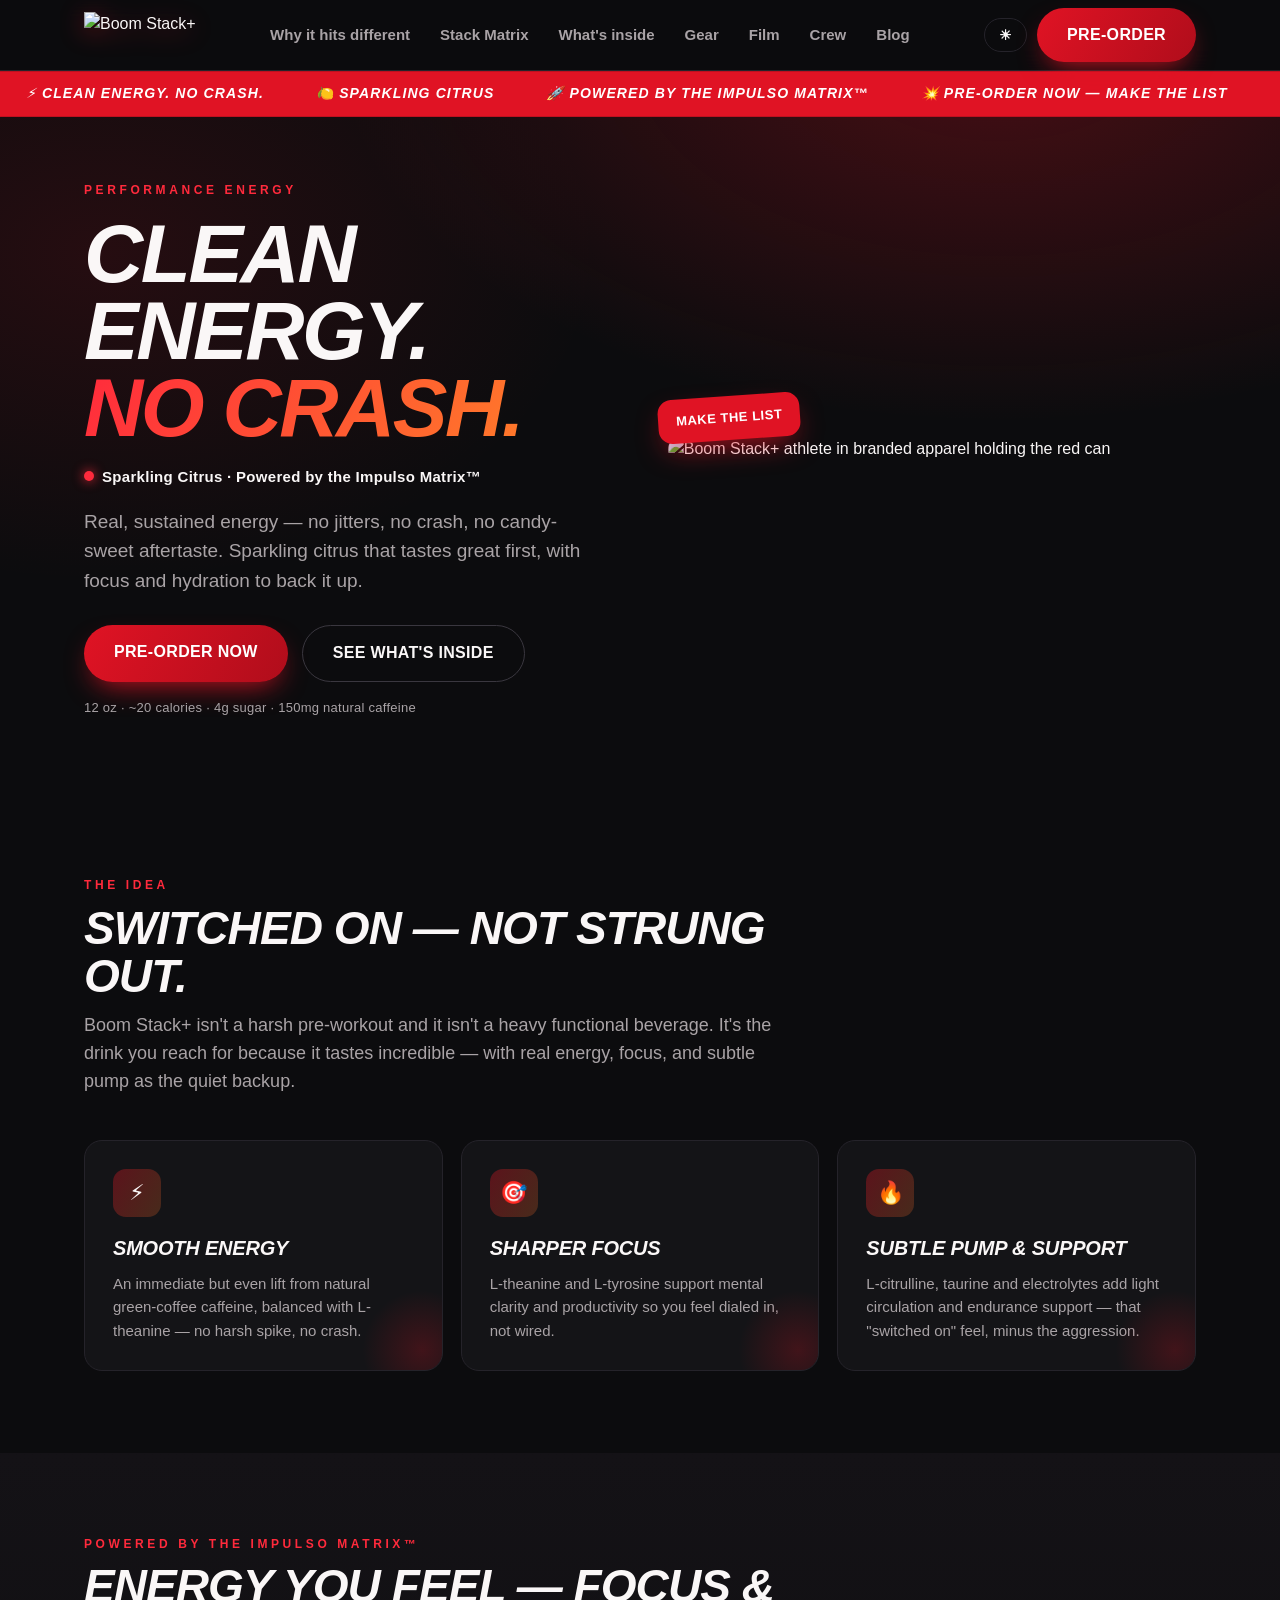
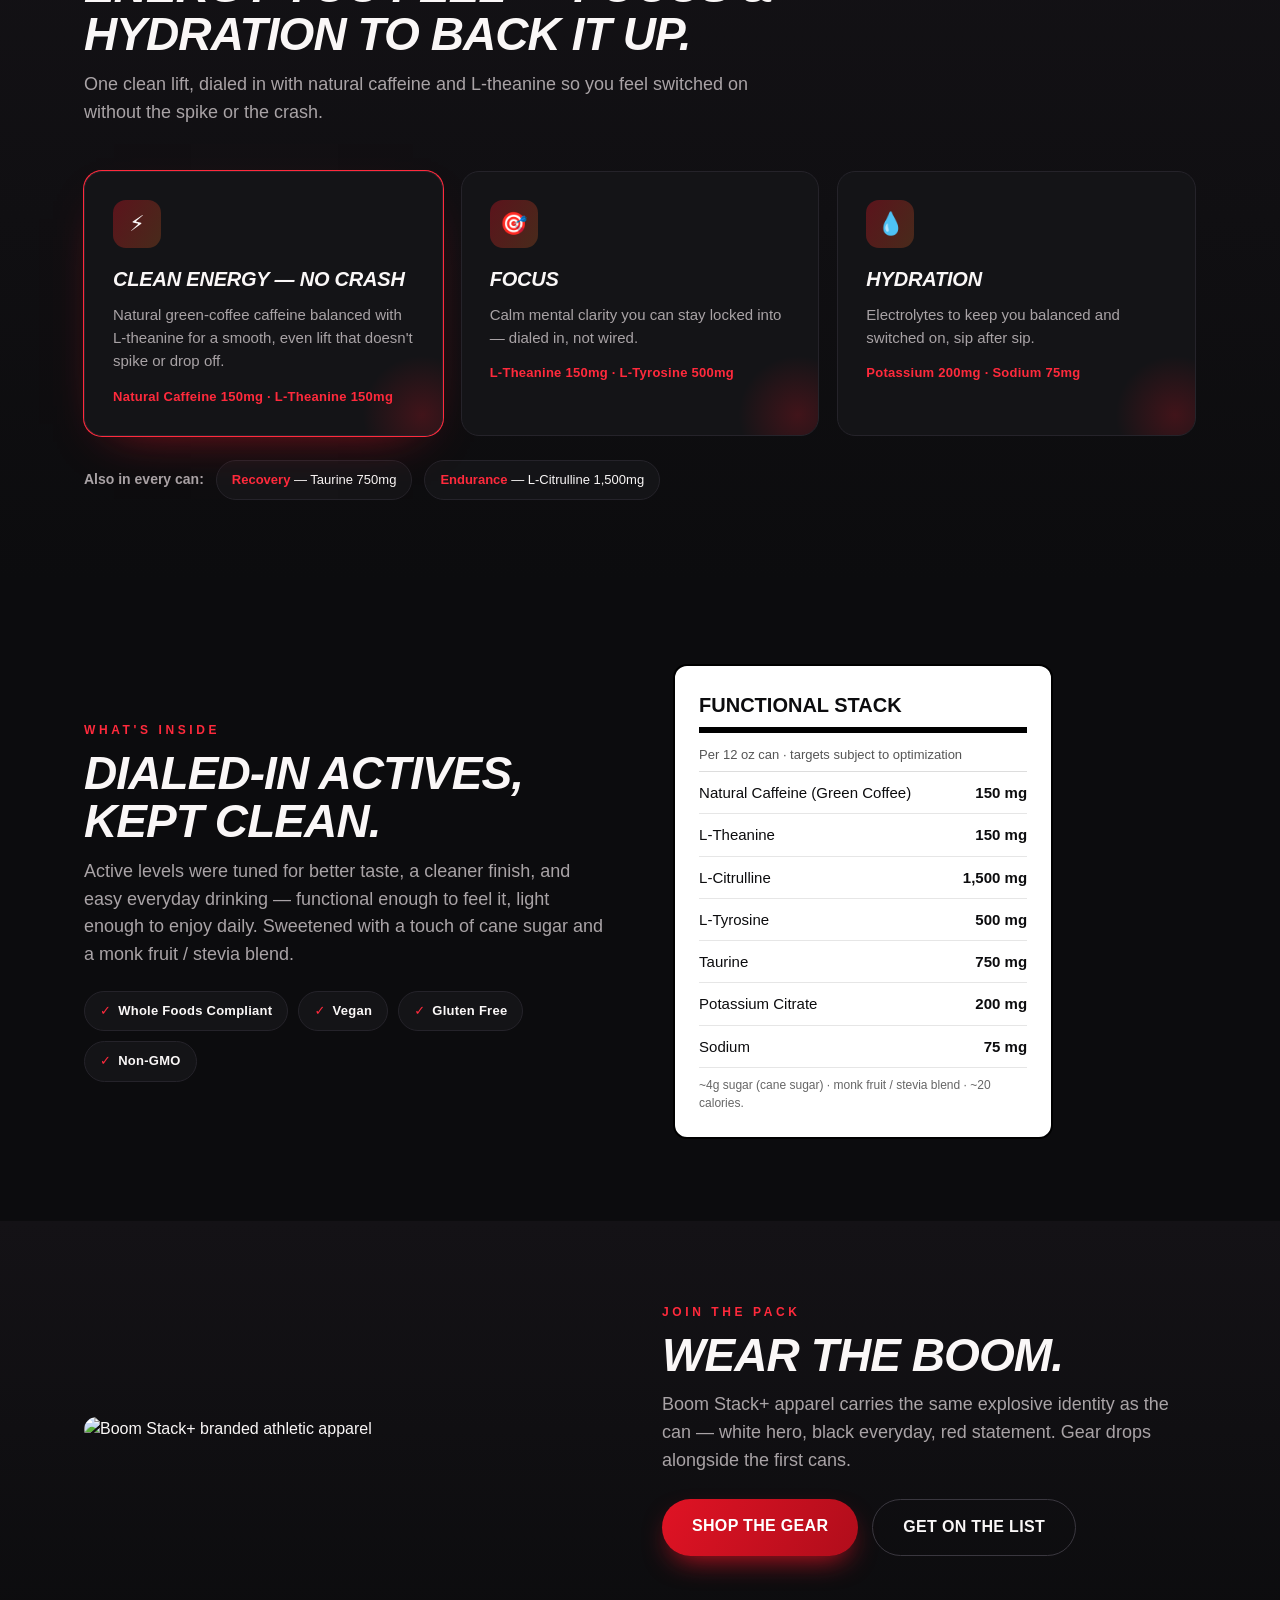
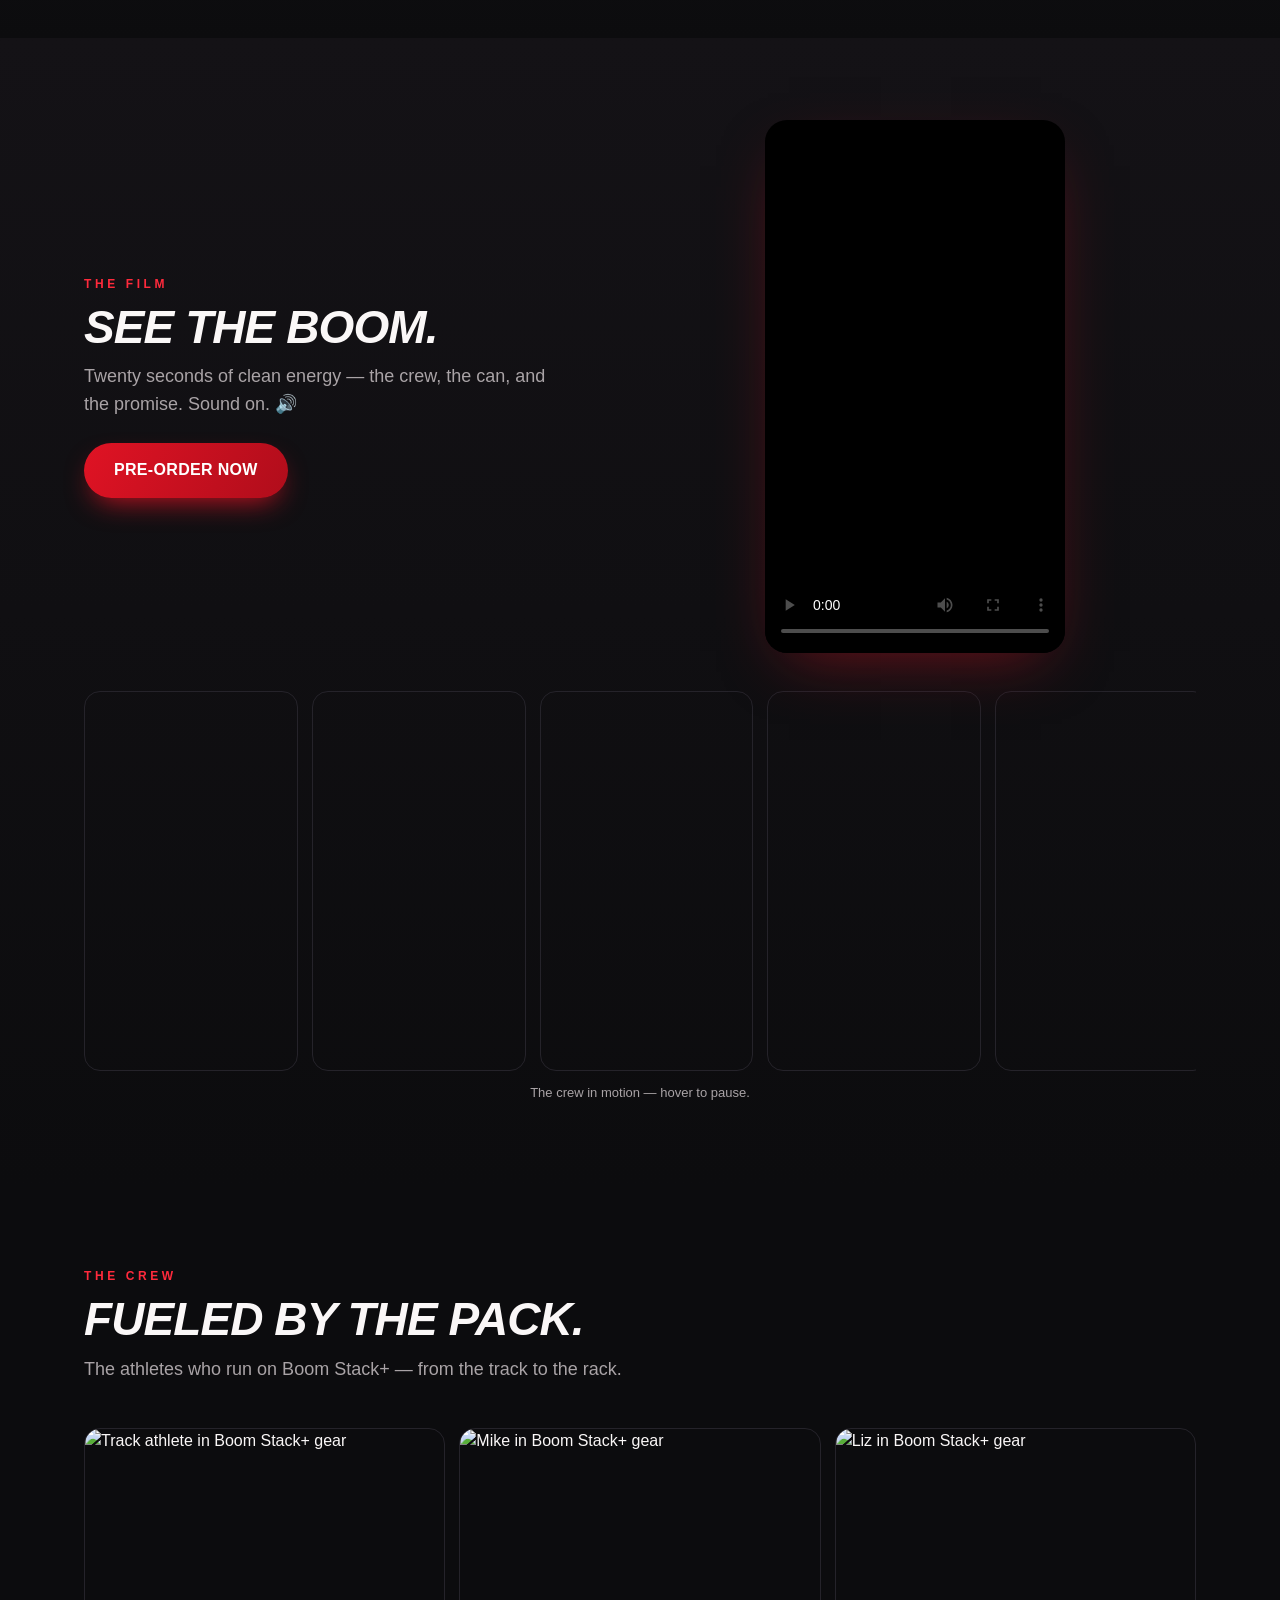
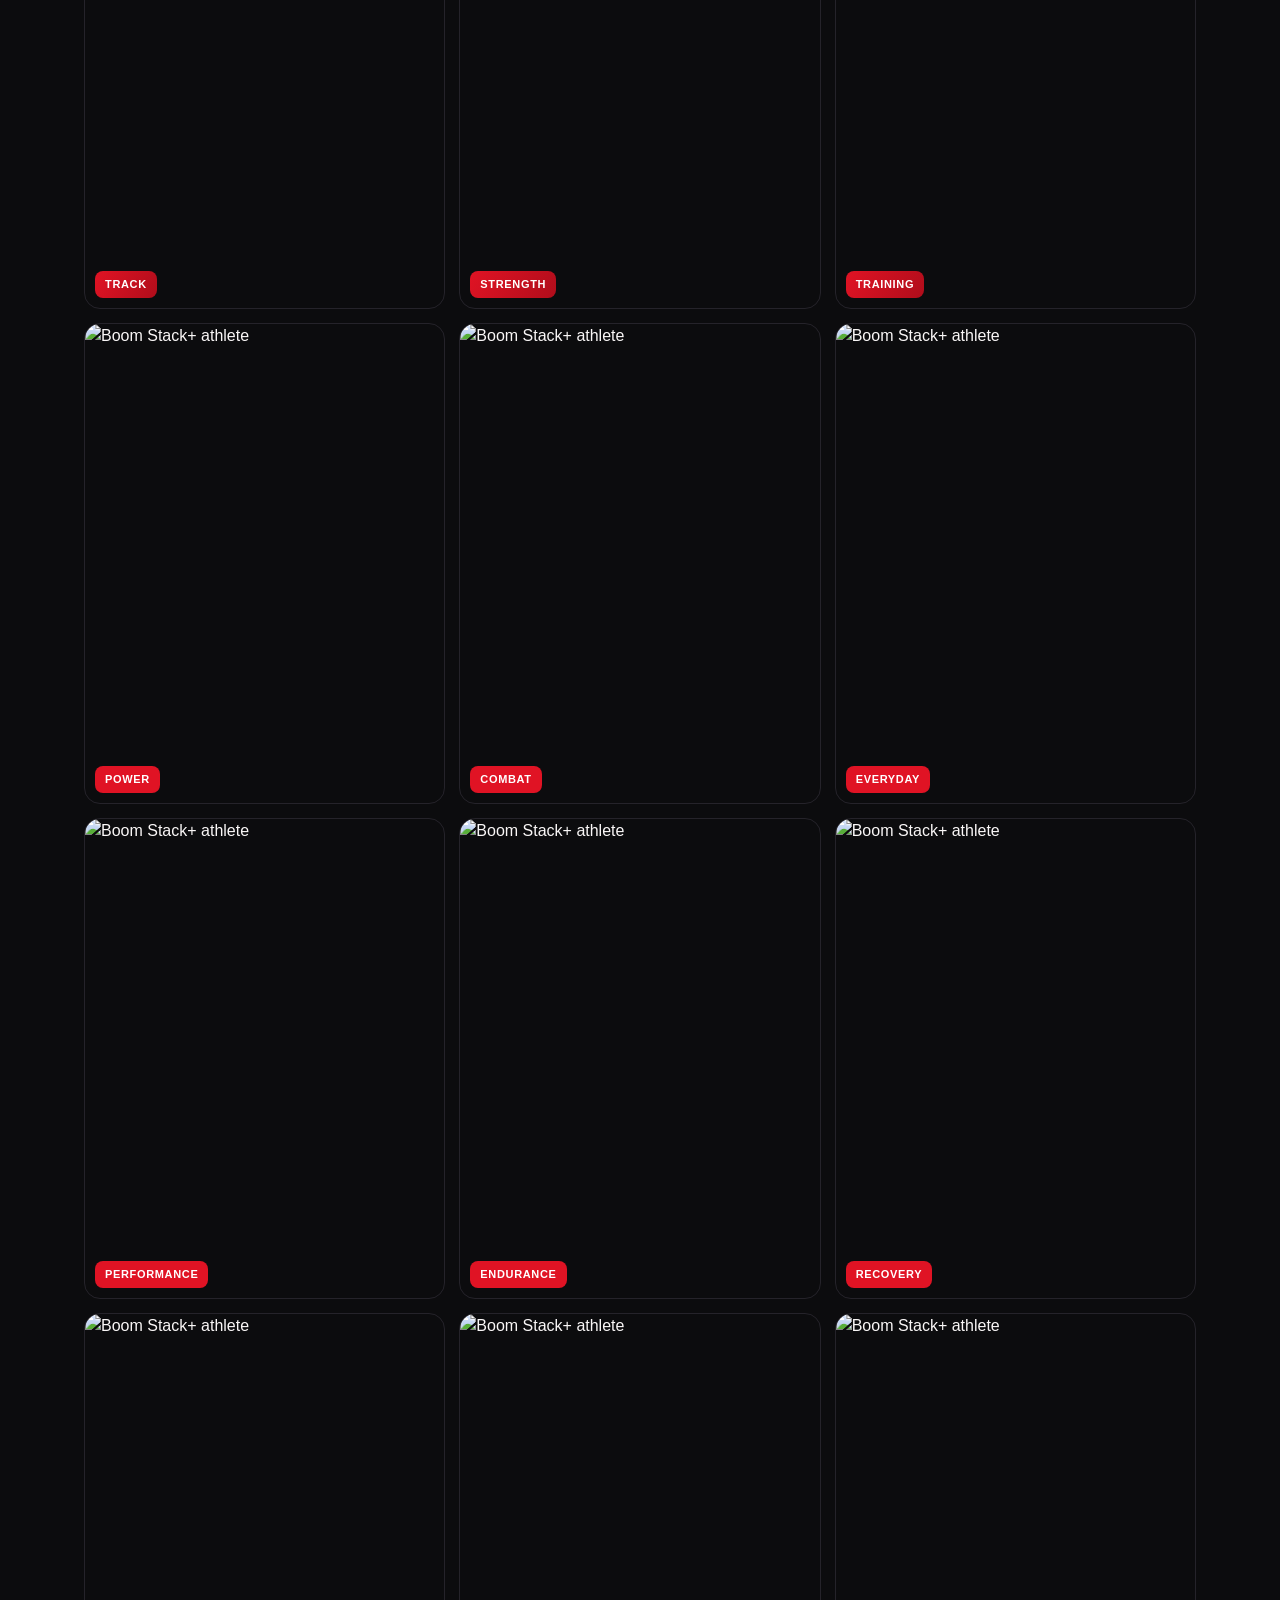
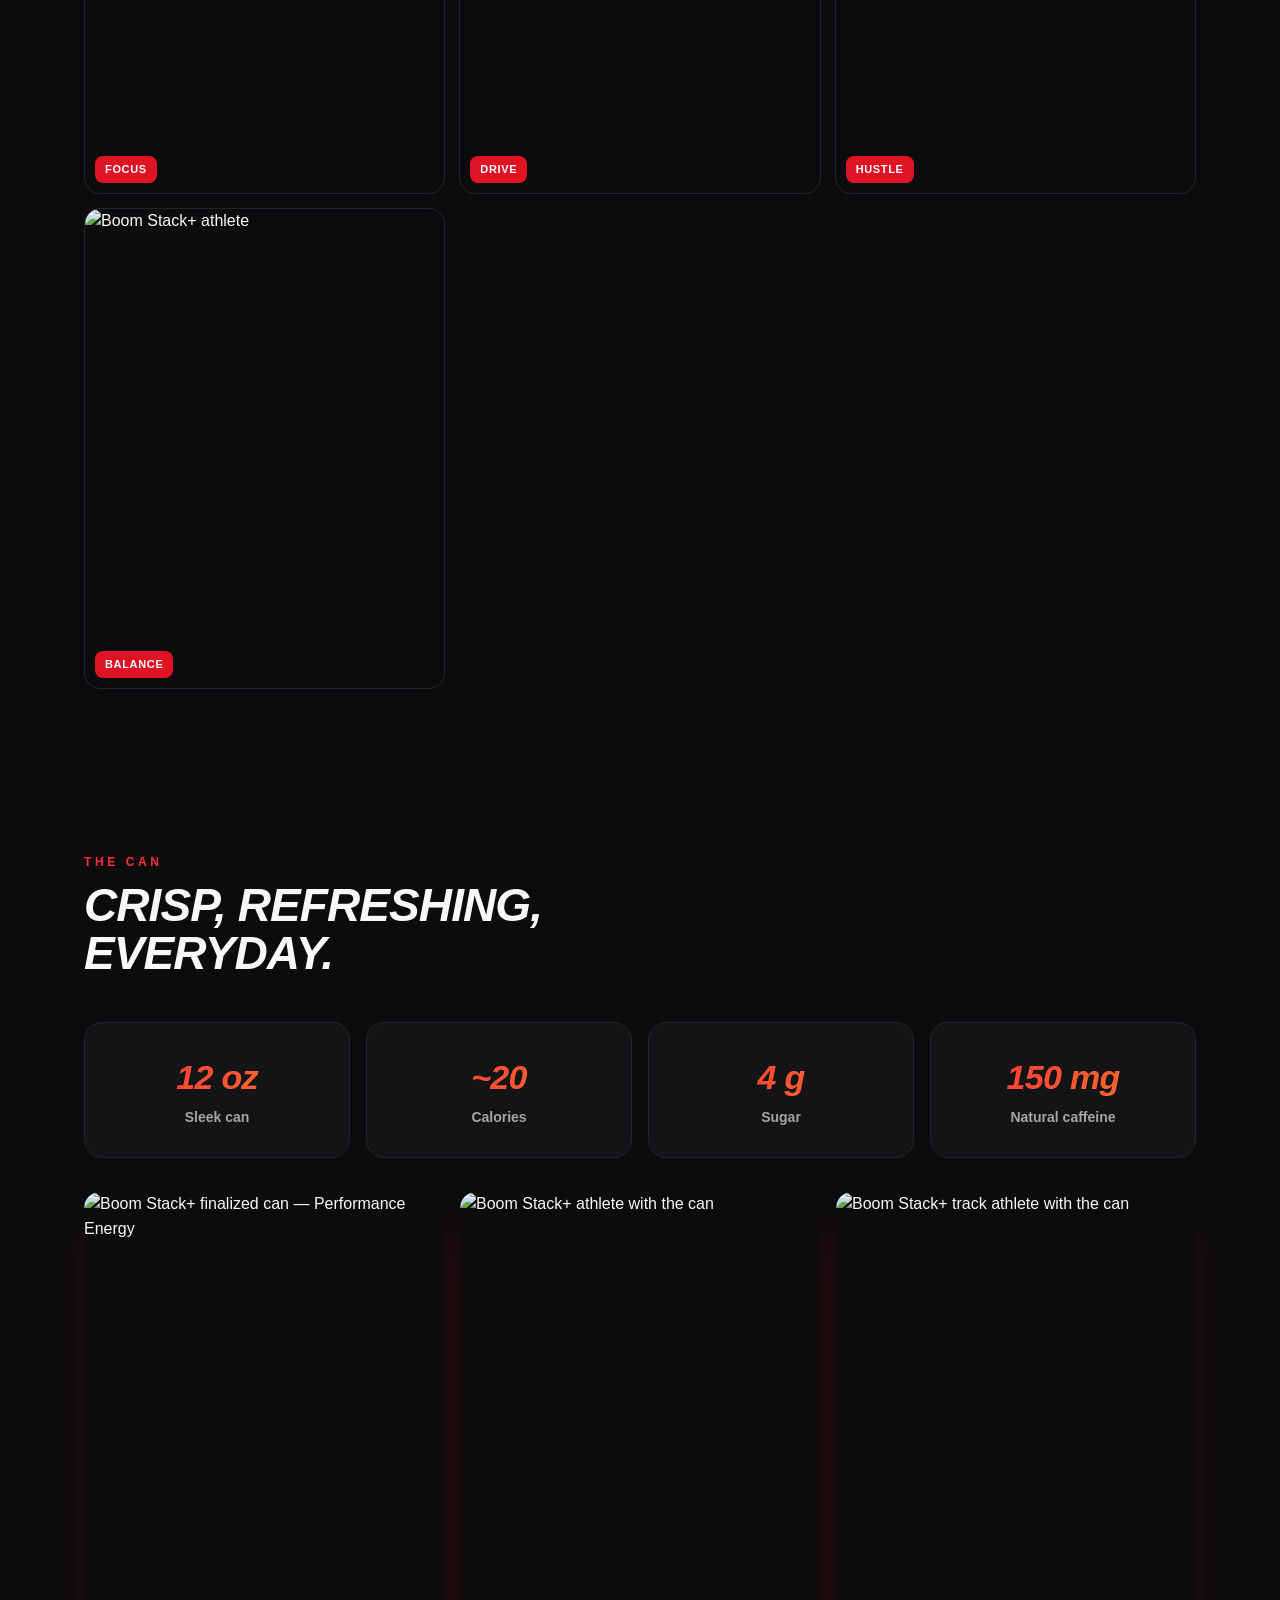
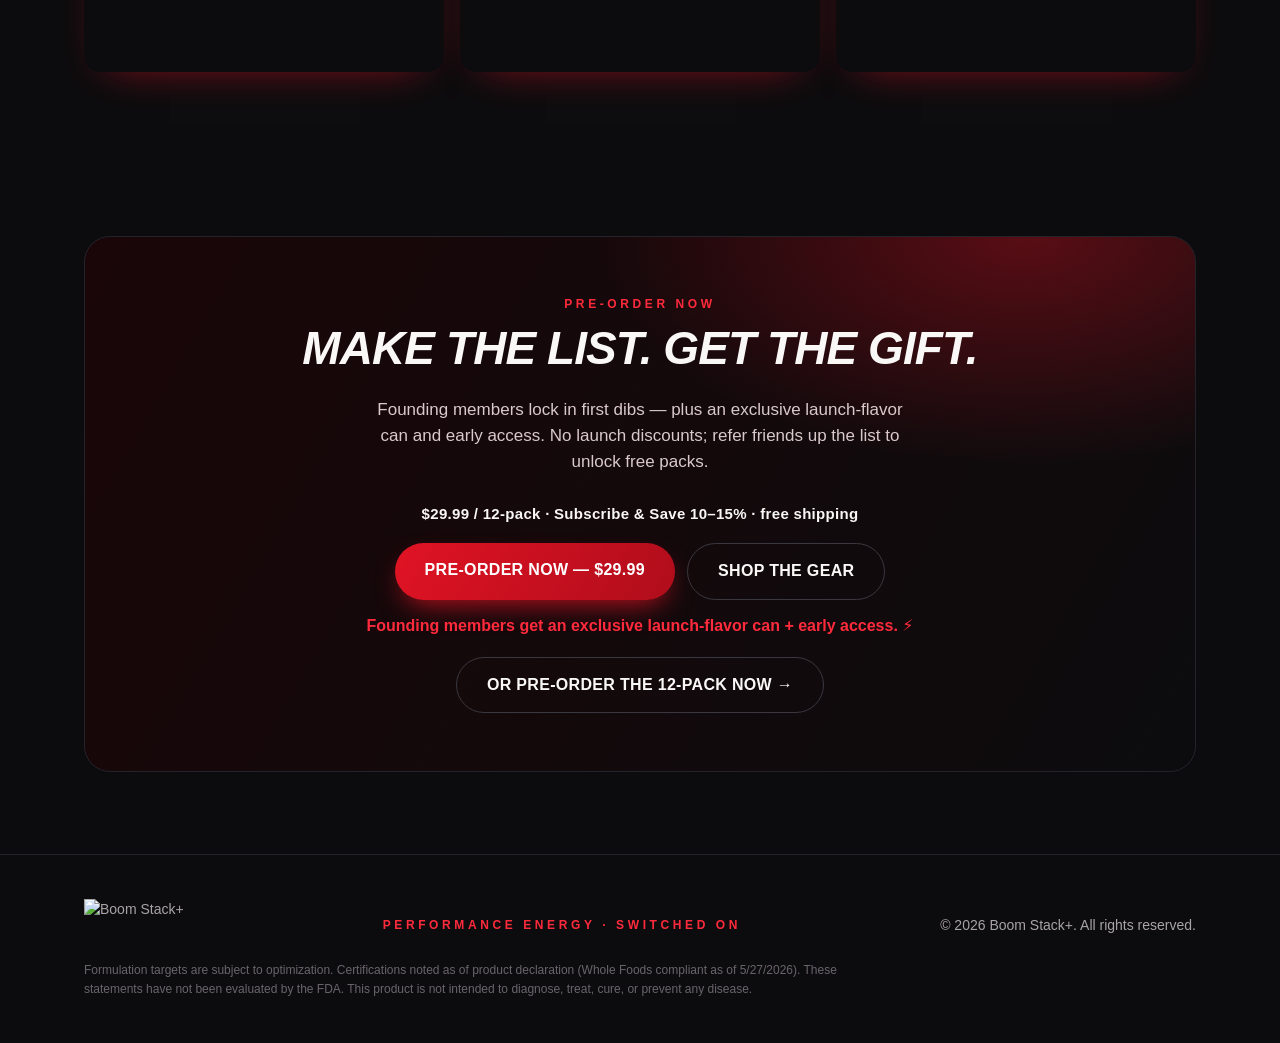
==== index.html @ 26fcc119 "Add files via upload" ====
<!DOCTYPE html>
<html lang="en">
<head>
<meta charset="UTF-8" />
<meta name="viewport" content="width=device-width, initial-scale=1.0" />
<title>Boom Stack+ — Clean Energy. No Crash.</title>
<meta name="description" content="Boom Stack+ is a premium sparkling citrus energy drink. Clean energy, focus, and hydration — powered by the Impulso Matrix™. Pre-order now." />
<meta property="og:title" content="Boom Stack+ — Clean Energy. No Crash." />
<meta property="og:description" content="Sparkling citrus performance energy powered by the Impulso Matrix™. Pre-order now — make the list." />
<meta property="og:type" content="website" />
<meta property="og:image" content="https://d2ol7oe51mr4n9.cloudfront.net/user_3CbvHWLUIA0BHaMXW2XrgjMcXCp/d0ecd0e5-8af9-4e2e-b53f-8b86d7bc16ae.jpg" />
<meta name="twitter:card" content="summary_large_image" />
<link rel="canonical" href="https://www.boomstackplus.com/" />
<meta property="og:url" content="https://www.boomstackplus.com/" />
<meta property="og:site_name" content="Boom Stack+" />
<script type="application/ld+json">
{"@context":"https://schema.org","@graph":[
{"@type":"Organization","@id":"https://www.boomstackplus.com/#org","name":"Boom Stack+","url":"https://www.boomstackplus.com/","logo":"https://d2ol7oe51mr4n9.cloudfront.net/user_3CbvHWLUIA0BHaMXW2XrgjMcXCp/445b4368-1798-4281-9c63-a23670338cd1.png","slogan":"Clean energy. No crash."},
{"@type":"WebSite","@id":"https://www.boomstackplus.com/#site","url":"https://www.boomstackplus.com/","name":"Boom Stack+","publisher":{"@id":"https://www.boomstackplus.com/#org"}},
{"@type":"Product","@id":"https://www.boomstackplus.com/#product","name":"Boom Stack+ Performance Energy — 12-Pack","description":"Premium sparkling citrus performance energy drink. Clean energy without the crash — natural green-coffee caffeine 150mg balanced with L-theanine 150mg, plus L-citrulline, L-tyrosine, taurine and electrolytes. ~20 calories, 4g sugar. Vegan, gluten free, non-GMO.","image":"https://d2ol7oe51mr4n9.cloudfront.net/user_3CbvHWLUIA0BHaMXW2XrgjMcXCp/d0ecd0e5-8af9-4e2e-b53f-8b86d7bc16ae.jpg","brand":{"@id":"https://www.boomstackplus.com/#org"},"offers":{"@type":"Offer","price":"29.99","priceCurrency":"USD","availability":"https://schema.org/PreOrder","url":"https://yqae7a-et.myshopify.com/cart/49490381439191:1"}}
]}
</script>
<link rel="icon" type="image/png" href="https://d2ol7oe51mr4n9.cloudfront.net/user_3CbvHWLUIA0BHaMXW2XrgjMcXCp/445b4368-1798-4281-9c63-a23670338cd1.png" />
<style>
  :root{
    --red:#e01324;
    --red-deep:#b00d1b;
    --red-glow:#ff2a3c;
    --ink:#0c0c0e;
    --ink-2:#141417;
    --paper:#faf7f7;
    --muted:#a9a3a6;
    --muted-dark:#6a646a;
    --line:#25232a;
    --radius:18px;
    --shadow:0 22px 60px -24px rgba(224,19,36,.5);
  }
  *{box-sizing:border-box;margin:0;padding:0}
  html{scroll-behavior:smooth}
  body{
    font-family:"Helvetica Neue",Arial,system-ui,sans-serif;
    color:var(--paper);background:var(--ink);line-height:1.55;
    -webkit-font-smoothing:antialiased;
  }
  a{color:inherit;text-decoration:none}
  img{max-width:100%;display:block}
  .wrap{max-width:1160px;margin:0 auto;padding:0 24px}
  .btn{
    display:inline-block;font-weight:800;letter-spacing:.02em;
    padding:15px 30px;border-radius:999px;border:0;cursor:pointer;
    background:linear-gradient(120deg,var(--red),var(--red-deep));
    color:#fff;box-shadow:0 12px 28px -10px rgba(224,19,36,.9);
    transition:transform .15s ease, box-shadow .15s ease;font-size:16px;
    text-transform:uppercase;
  }
  .btn:hover{transform:translateY(-2px);box-shadow:0 18px 34px -12px rgba(255,42,60,1)}
  .btn.ghost{background:transparent;border:1.5px solid #3a373f;color:var(--paper);box-shadow:none}
  .btn.ghost:hover{border-color:var(--red-glow);color:var(--paper)}
  .eyebrow{
    text-transform:uppercase;letter-spacing:.3em;font-size:12px;font-weight:800;
    color:var(--red-glow);
  }

  /* NAV */
  header{position:sticky;top:0;z-index:50;background:rgba(12,12,14,.82);backdrop-filter:blur(12px);border-bottom:1px solid var(--line)}
  nav{display:flex;align-items:center;justify-content:space-between;height:70px}
  .logo{font-weight:900;font-style:italic;letter-spacing:-.02em;font-size:23px;color:#fff}
  .logo b{color:var(--red-glow)}
  .logo span{color:var(--red-glow)}
  .logo-img{height:46px;width:auto;display:block;filter:drop-shadow(0 4px 12px rgba(224,19,36,.45))}
  .foot-logo{height:52px;width:auto;display:block}
  .nav-links{display:flex;gap:30px;font-weight:600;font-size:15px;color:var(--muted)}
  .nav-links a:hover{color:var(--paper)}
  @media(max-width:820px){.nav-links{display:none}}

  /* HERO */
  .hero{position:relative;overflow:hidden;background:
     radial-gradient(1100px 620px at 78% -10%, rgba(224,19,36,.28), transparent 60%),
     radial-gradient(900px 600px at 8% 20%, rgba(224,19,36,.12), transparent 55%);}
  .hero-grid{display:grid;grid-template-columns:1.02fr .98fr;gap:34px;align-items:center;padding:64px 0 76px}
  @media(max-width:900px){.hero-grid{grid-template-columns:1fr;text-align:center;padding:44px 0 56px}}
  .hero h1{font-size:clamp(42px,7.4vw,82px);line-height:.94;letter-spacing:-.03em;font-weight:900;margin:16px 0 10px;text-transform:uppercase;font-style:italic}
  .hero h1 em{font-style:italic;background:linear-gradient(120deg,var(--red-glow),#ff7a2a);-webkit-background-clip:text;background-clip:text;color:transparent}
  .flavor-tag{display:inline-flex;align-items:center;gap:8px;font-weight:800;color:var(--paper);margin-top:8px;font-size:15px;letter-spacing:.02em}
  .flavor-tag::before{content:"";width:10px;height:10px;border-radius:50%;background:var(--red-glow);box-shadow:0 0 12px var(--red-glow)}
  .lead{font-size:19px;color:var(--muted);max-width:520px;margin:18px auto 0}
  @media(min-width:901px){.lead{margin-left:0}}
  .cta-row{display:flex;gap:14px;margin-top:30px;flex-wrap:wrap}
  @media(max-width:900px){.cta-row{justify-content:center}}
  .micro{font-size:13px;color:var(--muted);margin-top:16px;letter-spacing:.02em}
  .hero-img{position:relative}
  .hero-img img{width:100%;border-radius:22px;box-shadow:var(--shadow);object-fit:cover;max-height:640px}
  .hero-badge{position:absolute;left:-10px;bottom:22px;background:var(--red);color:#fff;font-weight:900;
    text-transform:uppercase;letter-spacing:.04em;font-size:13px;padding:12px 18px;border-radius:14px;
    box-shadow:0 12px 30px -10px rgba(224,19,36,.9);transform:rotate(-4deg)}
  @media(max-width:900px){.hero-badge{left:12px}}

  /* SECTIONS */
  section{padding:82px 0}
  .section-head{max-width:700px;margin-bottom:44px}
  .section-head h2{font-size:clamp(28px,4.6vw,46px);letter-spacing:-.02em;line-height:1.04;font-weight:900;margin:10px 0 12px;text-transform:uppercase;font-style:italic}
  .section-head p{color:var(--muted);font-size:18px}
  .alt-bg{background:linear-gradient(180deg,#141216,#0c0c0e)}

  .cards{display:grid;grid-template-columns:repeat(3,1fr);gap:18px}
  @media(max-width:860px){.cards{grid-template-columns:1fr}}
  .cards.five{grid-template-columns:repeat(5,1fr)}
  @media(max-width:900px){.cards.five{grid-template-columns:repeat(2,1fr)}}
  @media(max-width:560px){.cards.five{grid-template-columns:1fr}}
  .hero-benefit{border-color:var(--red-glow);box-shadow:0 0 0 1px var(--red-glow),0 18px 50px -30px rgba(224,19,36,.8)}
  .proof-row{display:flex;flex-wrap:wrap;align-items:center;gap:12px;margin-top:24px}
  .proof-label{font-weight:700;color:var(--muted);font-size:14px}
  .proof-tile{background:var(--ink-2);border:1px solid var(--line);border-radius:999px;padding:9px 15px;color:var(--paper);font-size:13px}
  .proof-tile b{color:var(--red-glow)}
  .price-line{color:var(--paper);font-weight:800;letter-spacing:.02em;margin:0 auto 18px;font-size:15px}
  .crew-grid{display:grid;grid-template-columns:repeat(3,1fr);gap:14px}
  @media(max-width:820px){.crew-grid{grid-template-columns:repeat(2,1fr)}}
  @media(max-width:520px){.crew-grid{grid-template-columns:1fr}}
  .crew-card{position:relative;border-radius:16px;overflow:hidden;border:1px solid var(--line)}
  .crew-card img{width:100%;aspect-ratio:3/4;object-fit:cover;object-position:top center;display:block}
  .crew-card figcaption{position:absolute;left:10px;bottom:10px;background:var(--red);color:#fff;font-weight:800;font-size:11px;text-transform:uppercase;letter-spacing:.06em;padding:5px 10px;border-radius:8px}
  .crew-card.feat figcaption{background:linear-gradient(120deg,var(--red),var(--red-deep))}

  /* LIGHT MODE */
  body.light{--ink:#faf7f5;--ink-2:#ffffff;--paper:#141216;--muted:#6a646a;--line:#e8e2e4}
  body.light header{background:rgba(250,247,245,.85)}
  body.light .facts{border-color:#141216}
  body.light .signup{background:radial-gradient(720px 380px at 85% 0%, rgba(224,19,36,.18), transparent 60%),linear-gradient(120deg,#fff1f2,#faf7f5);border-color:var(--line)}
  body.light .signup p{color:#6a646a}
  body.light .form input{background:#fff;border-color:#e0d8da;color:#141216}
  body.light .form input::placeholder{color:#a89ba0}
  body.light .proof-tile{color:#141216}
  body.light .taste, body.light .signup h2, body.light .signup .price-line{color:#141216}
  body.light .mode-btn{color:#141216;border-color:#d8d0d2}
  .mode-btn{border:1.5px solid var(--line);background:transparent;color:var(--paper);border-radius:999px;
    padding:8px 14px;font-weight:800;cursor:pointer;font-size:14px}
  .mode-btn:hover{border-color:var(--red-glow)}

  /* SCROLLING BANNER */
  .ticker{overflow:hidden;background:var(--red);color:#fff;border-block:1px solid rgba(0,0,0,.15)}
  .ticker-track{display:flex;gap:0;white-space:nowrap;animation:tickmove 22s linear infinite;width:max-content}
  .ticker span{display:inline-block;padding:11px 26px;font-weight:900;font-style:italic;text-transform:uppercase;letter-spacing:.08em;font-size:14px}
  @keyframes tickmove{from{transform:translateX(0)}to{transform:translateX(-50%)}}

  /* VIDEO / FILM */
  .film-wrap{display:grid;grid-template-columns:1fr 1.1fr;gap:40px;align-items:center}
  @media(max-width:900px){.film-wrap{grid-template-columns:1fr}}
  .film-player{position:relative;border-radius:22px;overflow:hidden;box-shadow:var(--shadow);max-width:420px;margin:0 auto}
  .film-player video{width:100%;display:block;aspect-ratio:9/16;object-fit:cover;background:#000}

  /* REEL (continuous slides) */
  .reel{overflow:hidden;margin-top:38px}
  .reel-track{display:flex;gap:14px;width:max-content;animation:reelmove 40s linear infinite}
  .reel:hover .reel-track{animation-play-state:paused}
  @keyframes reelmove{from{transform:translateX(0)}to{transform:translateX(-50%)}}
  .reel video{height:380px;aspect-ratio:9/16;object-fit:cover;border-radius:16px;border:1px solid var(--line);display:block}
  .reel-hint{color:var(--muted);font-size:13px;margin-top:12px;text-align:center}
  .card{background:var(--ink-2);border:1px solid var(--line);border-radius:var(--radius);padding:28px;position:relative;overflow:hidden}
  .card::after{content:"";position:absolute;inset:auto -40px -40px auto;width:120px;height:120px;border-radius:50%;background:radial-gradient(circle,rgba(224,19,36,.22),transparent 70%)}
  .card .ic{width:48px;height:48px;border-radius:13px;display:grid;place-items:center;font-size:22px;
    background:linear-gradient(120deg,rgba(224,19,36,.35),rgba(255,122,42,.22));margin-bottom:16px}
  .card h3{font-size:20px;margin-bottom:8px;letter-spacing:-.01em;text-transform:uppercase;font-style:italic}
  .card p{color:var(--muted);font-size:15px}
  .card .mix{margin-top:14px;font-size:13px;color:var(--red-glow);font-weight:700;letter-spacing:.02em}

  /* APPAREL */
  .split{display:grid;grid-template-columns:1fr 1fr;gap:44px;align-items:center}
  @media(max-width:860px){.split{grid-template-columns:1fr}}
  .split img{border-radius:20px;box-shadow:var(--shadow)}

  /* FACTS */
  .facts-grid{display:grid;grid-template-columns:1.05fr 1fr;gap:40px;align-items:center}
  @media(max-width:860px){.facts-grid{grid-template-columns:1fr}}
  .facts{background:#fff;color:#0c0c0e;border:2px solid #000;border-radius:14px;padding:24px;max-width:380px;width:100%}
  .facts h4{font-size:20px;border-bottom:6px solid #000;padding-bottom:6px;margin-bottom:6px;text-transform:uppercase}
  .facts .srv{font-size:13px;color:#555;border-bottom:1px solid #ddd;padding:6px 0}
  .facts ul{list-style:none}
  .facts li{display:flex;justify-content:space-between;border-bottom:1px solid #e6e6e6;padding:9px 0;font-size:15px}
  .facts li b{font-weight:800}
  .facts .foot{font-size:12px;color:#666;padding-top:8px}

  .badges{display:flex;flex-wrap:wrap;gap:10px;margin-top:22px}
  .cbadge{display:inline-flex;align-items:center;gap:7px;font-size:13px;font-weight:800;letter-spacing:.02em;
    color:var(--paper);border:1px solid var(--line);background:var(--ink-2);border-radius:999px;padding:9px 15px}
  .cbadge::before{content:"✓";color:var(--red-glow);font-weight:900}

  /* SPECS */
  .specs{display:grid;grid-template-columns:repeat(4,1fr);gap:16px;text-align:center}
  @media(max-width:760px){.specs{grid-template-columns:repeat(2,1fr)}}
  .spec{padding:28px 14px;border-radius:var(--radius);background:var(--ink-2);border:1px solid var(--line)}
  .spec .n{font-size:34px;font-weight:900;font-style:italic;letter-spacing:-.02em;background:linear-gradient(120deg,var(--red-glow),#ff7a2a);-webkit-background-clip:text;background-clip:text;color:transparent}
  .spec .l{color:var(--muted);font-size:14px;font-weight:600;margin-top:4px}

  .can-shots{display:grid;grid-template-columns:repeat(3,1fr);gap:16px;margin-top:34px}
  @media(max-width:760px){.can-shots{grid-template-columns:1fr}}
  .can-shots img{border-radius:16px;box-shadow:0 16px 40px -24px rgba(224,19,36,.7);width:100%;object-fit:cover;aspect-ratio:3/4}

  /* PRE-ORDER */
  .signup{position:relative;overflow:hidden;background:
     radial-gradient(720px 380px at 85% 0%, rgba(224,19,36,.35), transparent 60%),
     linear-gradient(120deg,#1a0608,#0c0c0e);border:1px solid var(--line);
     border-radius:26px;padding:58px 40px;text-align:center}
  .signup h2{font-size:clamp(30px,4.8vw,46px);font-weight:900;letter-spacing:-.02em;text-transform:uppercase;font-style:italic}
  .signup p{color:#d9c9cb;max-width:540px;margin:12px auto 26px;font-size:17px}
  .form{display:flex;gap:10px;max-width:500px;margin:0 auto;flex-wrap:wrap;justify-content:center}
  .form input{flex:1;min-width:230px;padding:15px 18px;border-radius:999px;border:1px solid #3a2023;background:#160809;color:#fff;font-size:16px}
  .form input::placeholder{color:#8a6a6d}
  .ok{margin-top:16px;font-weight:800;color:var(--red-glow);display:none}

  footer{padding:44px 0;border-top:1px solid var(--line);color:var(--muted);font-size:14px}
  .foot-row{display:flex;justify-content:space-between;align-items:center;flex-wrap:wrap;gap:14px}
  .disclaimer{color:var(--muted-dark);font-size:12px;margin-top:10px;max-width:760px}
</style>
</head>
<body>

<header>
  <div class="wrap">
    <nav>
      <a href="#" aria-label="Boom Stack+ home"><img src="https://d2ol7oe51mr4n9.cloudfront.net/user_3CbvHWLUIA0BHaMXW2XrgjMcXCp/445b4368-1798-4281-9c63-a23670338cd1.png" class="logo-img" alt="Boom Stack+" /></a>
      <div class="nav-links">
        <a href="#why">Why it hits different</a>
        <a href="#matrix">Stack Matrix</a>
        <a href="#inside">What's inside</a>
        <a href="#gear">Gear</a>
        <a href="#film">Film</a>
        <a href="#crew">Crew</a>
        <a href="blog/index.html">Blog</a>
      </div>
      <div style="display:flex;gap:10px;align-items:center">
        <button class="mode-btn" id="modeBtn" onclick="toggleMode()" aria-label="Toggle light/dark mode">☀︎</button>
        <a href="#preorder" class="btn">Pre-order</a>
      </div>
    </nav>
  </div>
</header>

<!-- SCROLLING BANNER -->
<div class="ticker" aria-hidden="true">
  <div class="ticker-track" id="tickerTrack">
    <span>⚡ Clean Energy. No Crash.</span><span>🍋 Sparkling Citrus</span><span>🚀 Powered by the Impulso Matrix™</span><span>💥 Pre-Order Now — Make the List</span><span>⚡ Clean Energy. No Crash.</span><span>🍋 Sparkling Citrus</span><span>🚀 Powered by the Impulso Matrix™</span><span>💥 Pre-Order Now — Make the List</span>
  </div>
</div>

<!-- HERO -->
<div class="hero">
  <div class="wrap">
    <div class="hero-grid">
      <div>
        <div class="eyebrow">Performance Energy</div>
        <h1>Clean energy.<br><em>No crash.</em></h1>
        <div class="flavor-tag">Sparkling Citrus &middot; Powered by the Impulso Matrix&trade;</div>
        <p class="lead">Real, sustained energy — no jitters, no crash, no candy-sweet aftertaste. Sparkling citrus that tastes great first, with focus and hydration to back it up.</p>
        <div class="cta-row">
          <a href="#preorder" class="btn">Pre-order now</a>
          <a href="#matrix" class="btn ghost">See what's inside</a>
        </div>
        <div class="micro">12 oz &middot; ~20 calories &middot; 4g sugar &middot; 150mg natural caffeine</div>
      </div>
      <div class="hero-img">
        <img src="https://d2ol7oe51mr4n9.cloudfront.net/user_3CbvHWLUIA0BHaMXW2XrgjMcXCp/bec860d8-cd98-4ff9-879d-08394364fee1.jpg" alt="Boom Stack+ athlete in branded apparel holding the red can" />
        <div class="hero-badge">Make the list</div>
      </div>
    </div>
  </div>
</div>

<!-- WHY -->
<section id="why">
  <div class="wrap">
    <div class="section-head">
      <div class="eyebrow">The idea</div>
      <h2>Switched on — not strung out.</h2>
      <p>Boom Stack+ isn't a harsh pre-workout and it isn't a heavy functional beverage. It's the drink you reach for because it tastes incredible — with real energy, focus, and subtle pump as the quiet backup.</p>
    </div>
    <div class="cards">
      <div class="card">
        <div class="ic">⚡</div>
        <h3>Smooth energy</h3>
        <p>An immediate but even lift from natural green-coffee caffeine, balanced with L-theanine — no harsh spike, no crash.</p>
      </div>
      <div class="card">
        <div class="ic">🎯</div>
        <h3>Sharper focus</h3>
        <p>L-theanine and L-tyrosine support mental clarity and productivity so you feel dialed in, not wired.</p>
      </div>
      <div class="card">
        <div class="ic">🔥</div>
        <h3>Subtle pump &amp; support</h3>
        <p>L-citrulline, taurine and electrolytes add light circulation and endurance support — that "switched on" feel, minus the aggression.</p>
      </div>
    </div>
  </div>
</section>

<!-- STACK MATRIX -->
<section id="matrix" class="alt-bg">
  <div class="wrap">
    <div class="section-head">
      <div class="eyebrow">Powered by the Impulso Matrix&trade;</div>
      <h2>Energy you feel — focus &amp; hydration to back it up.</h2>
      <p>One clean lift, dialed in with natural caffeine and L-theanine so you feel switched on without the spike or the crash.</p>
    </div>
    <div class="cards">
      <div class="card hero-benefit">
        <div class="ic">⚡</div>
        <h3>Clean energy — no crash</h3>
        <p>Natural green-coffee caffeine balanced with L-theanine for a smooth, even lift that doesn't spike or drop off.</p>
        <div class="mix">Natural Caffeine 150mg · L-Theanine 150mg</div>
      </div>
      <div class="card">
        <div class="ic">🎯</div>
        <h3>Focus</h3>
        <p>Calm mental clarity you can stay locked into — dialed in, not wired.</p>
        <div class="mix">L-Theanine 150mg · L-Tyrosine 500mg</div>
      </div>
      <div class="card">
        <div class="ic">💧</div>
        <h3>Hydration</h3>
        <p>Electrolytes to keep you balanced and switched on, sip after sip.</p>
        <div class="mix">Potassium 200mg · Sodium 75mg</div>
      </div>
    </div>
    <div class="proof-row">
      <span class="proof-label">Also in every can:</span>
      <span class="proof-tile"><b>Recovery</b> — Taurine 750mg</span>
      <span class="proof-tile"><b>Endurance</b> — L-Citrulline 1,500mg</span>
    </div>
  </div>
</section>

<!-- INSIDE / FACTS -->
<section id="inside">
  <div class="wrap">
    <div class="facts-grid">
      <div>
        <div class="eyebrow">What's inside</div>
        <h2 style="font-size:clamp(28px,4.6vw,46px);letter-spacing:-.02em;line-height:1.04;font-weight:900;margin:10px 0 12px;text-transform:uppercase;font-style:italic">Dialed-in actives, kept clean.</h2>
        <p style="color:var(--muted);font-size:18px;max-width:520px">Active levels were tuned for better taste, a cleaner finish, and easy everyday drinking — functional enough to feel it, light enough to enjoy daily. Sweetened with a touch of cane sugar and a monk fruit / stevia blend.</p>
        <div class="badges">
          <span class="cbadge">Whole Foods Compliant</span>
          <span class="cbadge">Vegan</span>
          <span class="cbadge">Gluten Free</span>
          <span class="cbadge">Non-GMO</span>
        </div>
      </div>
      <div class="facts">
        <h4>Functional Stack</h4>
        <div class="srv">Per 12 oz can &middot; targets subject to optimization</div>
        <ul>
          <li><span>Natural Caffeine (Green Coffee)</span><b>150 mg</b></li>
          <li><span>L-Theanine</span><b>150 mg</b></li>
          <li><span>L-Citrulline</span><b>1,500 mg</b></li>
          <li><span>L-Tyrosine</span><b>500 mg</b></li>
          <li><span>Taurine</span><b>750 mg</b></li>
          <li><span>Potassium Citrate</span><b>200 mg</b></li>
          <li><span>Sodium</span><b>75 mg</b></li>
        </ul>
        <div class="foot">~4g sugar (cane sugar) · monk fruit / stevia blend · ~20 calories.</div>
      </div>
    </div>
  </div>
</section>

<!-- GEAR / APPAREL -->
<section id="gear" class="alt-bg">
  <div class="wrap">
    <div class="split">
      <img src="https://d2ol7oe51mr4n9.cloudfront.net/user_3CbvHWLUIA0BHaMXW2XrgjMcXCp/c9c33b2f-2f1a-41ad-b983-a99a23a83919.jpg" alt="Boom Stack+ branded athletic apparel" />
      <div>
        <div class="eyebrow">Join the pack</div>
        <h2 style="font-size:clamp(28px,4.6vw,46px);letter-spacing:-.02em;line-height:1.04;font-weight:900;margin:10px 0 12px;text-transform:uppercase;font-style:italic">Wear the boom.</h2>
        <p style="color:var(--muted);font-size:18px;max-width:520px">Boom Stack+ apparel carries the same explosive identity as the can — white hero, black everyday, red statement. Gear drops alongside the first cans.</p>
        <div class="cta-row" style="margin-top:24px">
          <a href="https://yqae7a-et.myshopify.com/collections/wear-the-boom-gear" target="_blank" rel="noopener" class="btn">Shop the gear</a>
          <a href="#preorder" class="btn ghost">Get on the list</a>
        </div>
      </div>
    </div>
  </div>
</section>

<!-- FILM -->
<section id="film" class="alt-bg">
  <div class="wrap">
    <div class="film-wrap">
      <div>
        <div class="eyebrow">The film</div>
        <h2 style="font-size:clamp(28px,4.6vw,46px);letter-spacing:-.02em;line-height:1.04;font-weight:900;margin:10px 0 12px;text-transform:uppercase;font-style:italic">See the boom.</h2>
        <p style="color:var(--muted);font-size:18px;max-width:480px">Twenty seconds of clean energy — the crew, the can, and the promise. Sound on. 🔊</p>
        <div class="cta-row" style="margin-top:24px">
          <a href="#preorder" class="btn">Pre-order now</a>
        </div>
      </div>
      <div class="film-player">
        <video src="https://d2ol7oe51mr4n9.cloudfront.net/user_3CbvHWLUIA0BHaMXW2XrgjMcXCp/4ef005d3-d3e2-41eb-8caa-2ee3cc824cf9.mp4" controls playsinline preload="metadata" poster="https://d2ol7oe51mr4n9.cloudfront.net/user_3CbvHWLUIA0BHaMXW2XrgjMcXCp/d0ecd0e5-8af9-4e2e-b53f-8b86d7bc16ae.jpg"></video>
      </div>
    </div>
    <div class="reel" aria-label="Boom Stack+ athlete clips">
      <div class="reel-track" id="reelTrack">
        <video src="https://d2ol7oe51mr4n9.cloudfront.net/user_3CbvHWLUIA0BHaMXW2XrgjMcXCp/02e8d459-da9e-43c2-a11c-175df648d999.mp4" autoplay muted loop playsinline></video>
        <video src="https://d2ol7oe51mr4n9.cloudfront.net/user_3CbvHWLUIA0BHaMXW2XrgjMcXCp/7205da35-9885-453f-9443-40b84fdedf00.mp4" autoplay muted loop playsinline></video>
        <video src="https://d2ol7oe51mr4n9.cloudfront.net/user_3CbvHWLUIA0BHaMXW2XrgjMcXCp/24dc714f-43a3-4a87-a9d5-14f4eb4d3578.mp4" autoplay muted loop playsinline></video>
        <video src="https://d2ol7oe51mr4n9.cloudfront.net/user_3CbvHWLUIA0BHaMXW2XrgjMcXCp/fbcc94cd-6465-4f5b-bb58-e991ac45b7da.mp4" autoplay muted loop playsinline></video>
        <video src="https://d2ol7oe51mr4n9.cloudfront.net/user_3CbvHWLUIA0BHaMXW2XrgjMcXCp/3e937bf3-0851-4f50-b9a4-6d0882a3bf6a.mp4" autoplay muted loop playsinline></video>
        <video src="https://d2ol7oe51mr4n9.cloudfront.net/user_3CbvHWLUIA0BHaMXW2XrgjMcXCp/99d050cd-e74e-401f-a32b-a90530ed6aef.mp4" autoplay muted loop playsinline></video>
        <video src="https://d2ol7oe51mr4n9.cloudfront.net/user_3CbvHWLUIA0BHaMXW2XrgjMcXCp/4543439a-bfe0-4670-886e-03880252910a.mp4" autoplay muted loop playsinline></video>
        <video src="https://d2ol7oe51mr4n9.cloudfront.net/user_3CbvHWLUIA0BHaMXW2XrgjMcXCp/2a00b275-cdeb-4385-b76f-cb33b95261e2.mp4" autoplay muted loop playsinline></video>
      </div>
      <div class="reel-hint">The crew in motion — hover to pause.</div>
    </div>
  </div>
</section>

<!-- CREW -->
<section id="crew">
  <div class="wrap">
    <div class="section-head">
      <div class="eyebrow">The crew</div>
      <h2>Fueled by the pack.</h2>
      <p>The athletes who run on Boom Stack+ — from the track to the rack.</p>
    </div>
    <div class="crew-grid">
      <figure class="crew-card feat"><img src="https://d2ol7oe51mr4n9.cloudfront.net/user_3CbvHWLUIA0BHaMXW2XrgjMcXCp/09c2622f-4fbe-4ef2-884f-05260d03d10e.jpg" alt="Track athlete in Boom Stack+ gear" /><figcaption>Track</figcaption></figure>
      <figure class="crew-card feat"><img src="https://d2ol7oe51mr4n9.cloudfront.net/user_3CbvHWLUIA0BHaMXW2XrgjMcXCp/9439337f-c72d-49c5-b3d0-2a4b9d282428.jpg" alt="Mike in Boom Stack+ gear" /><figcaption>Strength</figcaption></figure>
      <figure class="crew-card feat"><img src="https://d2ol7oe51mr4n9.cloudfront.net/user_3CbvHWLUIA0BHaMXW2XrgjMcXCp/31350863-1b8b-474e-831e-2545b2ee0828.jpg" alt="Liz in Boom Stack+ gear" /><figcaption>Training</figcaption></figure>
      <figure class="crew-card"><img src="https://d2ol7oe51mr4n9.cloudfront.net/user_3CbvHWLUIA0BHaMXW2XrgjMcXCp/d270e107-ccc7-4ca7-9724-c69ca76b8be9.jpg" alt="Boom Stack+ athlete" /><figcaption>Power</figcaption></figure>
      <figure class="crew-card"><img src="https://d2ol7oe51mr4n9.cloudfront.net/user_3CbvHWLUIA0BHaMXW2XrgjMcXCp/9a177fa2-f4d3-4231-9e6a-9953ec7013da.jpg" alt="Boom Stack+ athlete" /><figcaption>Combat</figcaption></figure>
      <figure class="crew-card"><img src="https://d2ol7oe51mr4n9.cloudfront.net/user_3CbvHWLUIA0BHaMXW2XrgjMcXCp/3b79e705-ebc5-411a-8252-ef12152e77c9.jpg" alt="Boom Stack+ athlete" /><figcaption>Everyday</figcaption></figure>
      <figure class="crew-card"><img src="https://d2ol7oe51mr4n9.cloudfront.net/user_3CbvHWLUIA0BHaMXW2XrgjMcXCp/32f1ae9a-624a-4ff2-b3e5-b16eedbd9d9f.jpg" alt="Boom Stack+ athlete" /><figcaption>Performance</figcaption></figure>
      <figure class="crew-card"><img src="https://d2ol7oe51mr4n9.cloudfront.net/user_3CbvHWLUIA0BHaMXW2XrgjMcXCp/55e3bcd0-5572-41d2-b546-309219a0f75f.jpg" alt="Boom Stack+ athlete" /><figcaption>Endurance</figcaption></figure>
      <figure class="crew-card"><img src="https://d2ol7oe51mr4n9.cloudfront.net/user_3CbvHWLUIA0BHaMXW2XrgjMcXCp/1424d39b-8ff4-43d9-9dca-c4911e9ed71f.jpg" alt="Boom Stack+ athlete" /><figcaption>Recovery</figcaption></figure>
      <figure class="crew-card"><img src="https://d2ol7oe51mr4n9.cloudfront.net/user_3CbvHWLUIA0BHaMXW2XrgjMcXCp/48800496-f67e-4115-b7c3-9f275a724d67.jpg" alt="Boom Stack+ athlete" /><figcaption>Focus</figcaption></figure>
      <figure class="crew-card"><img src="https://d2ol7oe51mr4n9.cloudfront.net/user_3CbvHWLUIA0BHaMXW2XrgjMcXCp/5168af9f-b5b5-4906-894b-78c02abbf223.jpg" alt="Boom Stack+ athlete" /><figcaption>Drive</figcaption></figure>
      <figure class="crew-card"><img src="https://d2ol7oe51mr4n9.cloudfront.net/user_3CbvHWLUIA0BHaMXW2XrgjMcXCp/10d2e5e9-f7b0-4e8a-bfbf-56c3e860b8a6.jpg" alt="Boom Stack+ athlete" /><figcaption>Hustle</figcaption></figure>
      <figure class="crew-card"><img src="https://d2ol7oe51mr4n9.cloudfront.net/user_3CbvHWLUIA0BHaMXW2XrgjMcXCp/9b7fd20e-4e62-46df-9f2b-06fed881f603.jpg" alt="Boom Stack+ athlete" /><figcaption>Balance</figcaption></figure>
    </div>
  </div>
</section>

<!-- THE CAN / SPECS -->
<section id="can">
  <div class="wrap">
    <div class="section-head">
      <div class="eyebrow">The can</div>
      <h2>Crisp, refreshing, everyday.</h2>
    </div>
    <div class="specs">
      <div class="spec"><div class="n">12 oz</div><div class="l">Sleek can</div></div>
      <div class="spec"><div class="n">~20</div><div class="l">Calories</div></div>
      <div class="spec"><div class="n">4 g</div><div class="l">Sugar</div></div>
      <div class="spec"><div class="n">150 mg</div><div class="l">Natural caffeine</div></div>
    </div>
    <div class="can-shots">
      <img src="https://d2ol7oe51mr4n9.cloudfront.net/user_3CbvHWLUIA0BHaMXW2XrgjMcXCp/d0ecd0e5-8af9-4e2e-b53f-8b86d7bc16ae.jpg" alt="Boom Stack+ finalized can — Performance Energy" />
      <img src="https://d2ol7oe51mr4n9.cloudfront.net/user_3CbvHWLUIA0BHaMXW2XrgjMcXCp/87f3df96-13b8-4d61-8d3b-90502f8c85ac.jpg" alt="Boom Stack+ athlete with the can" />
      <img src="https://d2ol7oe51mr4n9.cloudfront.net/user_3CbvHWLUIA0BHaMXW2XrgjMcXCp/bec860d8-cd98-4ff9-879d-08394364fee1.jpg" alt="Boom Stack+ track athlete with the can" />
    </div>
  </div>
</section>

<!-- PRE-ORDER -->
<section id="preorder">
  <div class="wrap">
    <div class="signup">
      <div class="eyebrow">Pre-order now</div>
      <h2>Make the list. Get the gift.</h2>
      <p>Founding members lock in first dibs — plus an exclusive launch-flavor can and early access. No launch discounts; refer friends up the list to unlock free packs.</p>
      <div class="price-line">$29.99 / 12-pack &middot; Subscribe &amp; Save 10–15% &middot; free shipping</div>
      <div style="display:flex;gap:12px;justify-content:center;flex-wrap:wrap">
        <a class="btn" href="https://yqae7a-et.myshopify.com/cart/49490381439191:1">Pre-order now — $29.99</a>
        <a class="btn ghost" href="https://yqae7a-et.myshopify.com/collections/wear-the-boom-gear">Shop the gear</a>
      </div>
      <div class="ok" id="ok" style="display:block;margin-top:14px">Founding members get an exclusive launch-flavor can + early access. ⚡</div>
      <div style="margin-top:18px"><a class="btn ghost" href="https://yqae7a-et.myshopify.com/products/boom-stack-performance-energy-12-pack-pre-order" target="_blank" rel="noopener">Or pre-order the 12-pack now →</a></div>
    </div>
  </div>
</section>

<footer>
  <div class="wrap">
    <div class="foot-row">
      <img src="https://d2ol7oe51mr4n9.cloudfront.net/user_3CbvHWLUIA0BHaMXW2XrgjMcXCp/445b4368-1798-4281-9c63-a23670338cd1.png" class="foot-logo" alt="Boom Stack+" />
      <span class="eyebrow">Performance Energy · Switched On</span>
      <div>&copy; <span id="yr"></span> Boom Stack+. All rights reserved.</div>
    </div>
    <p class="disclaimer">Formulation targets are subject to optimization. Certifications noted as of product declaration (Whole Foods compliant as of 5/27/2026). These statements have not been evaluated by the FDA. This product is not intended to diagnose, treat, cure, or prevent any disease.</p>
  </div>
</footer>

<script>
  document.getElementById('yr').textContent = new Date().getFullYear();
  // light/dark mode
  function toggleMode(){
    var light = document.body.classList.toggle('light');
    document.getElementById('modeBtn').textContent = light ? '☾' : '☀︎';
  }
  // duplicate reel content for a seamless continuous loop
  (function(){
    var track = document.getElementById('reelTrack');
    if (track) track.innerHTML += track.innerHTML;
  })();
  function joinWaitlist(e){
    e.preventDefault();
    var form = e.target;
    form.style.display = 'none';
    document.getElementById('ok').style.display = 'block';
    return false;
  }
</script>
</body>
</html>
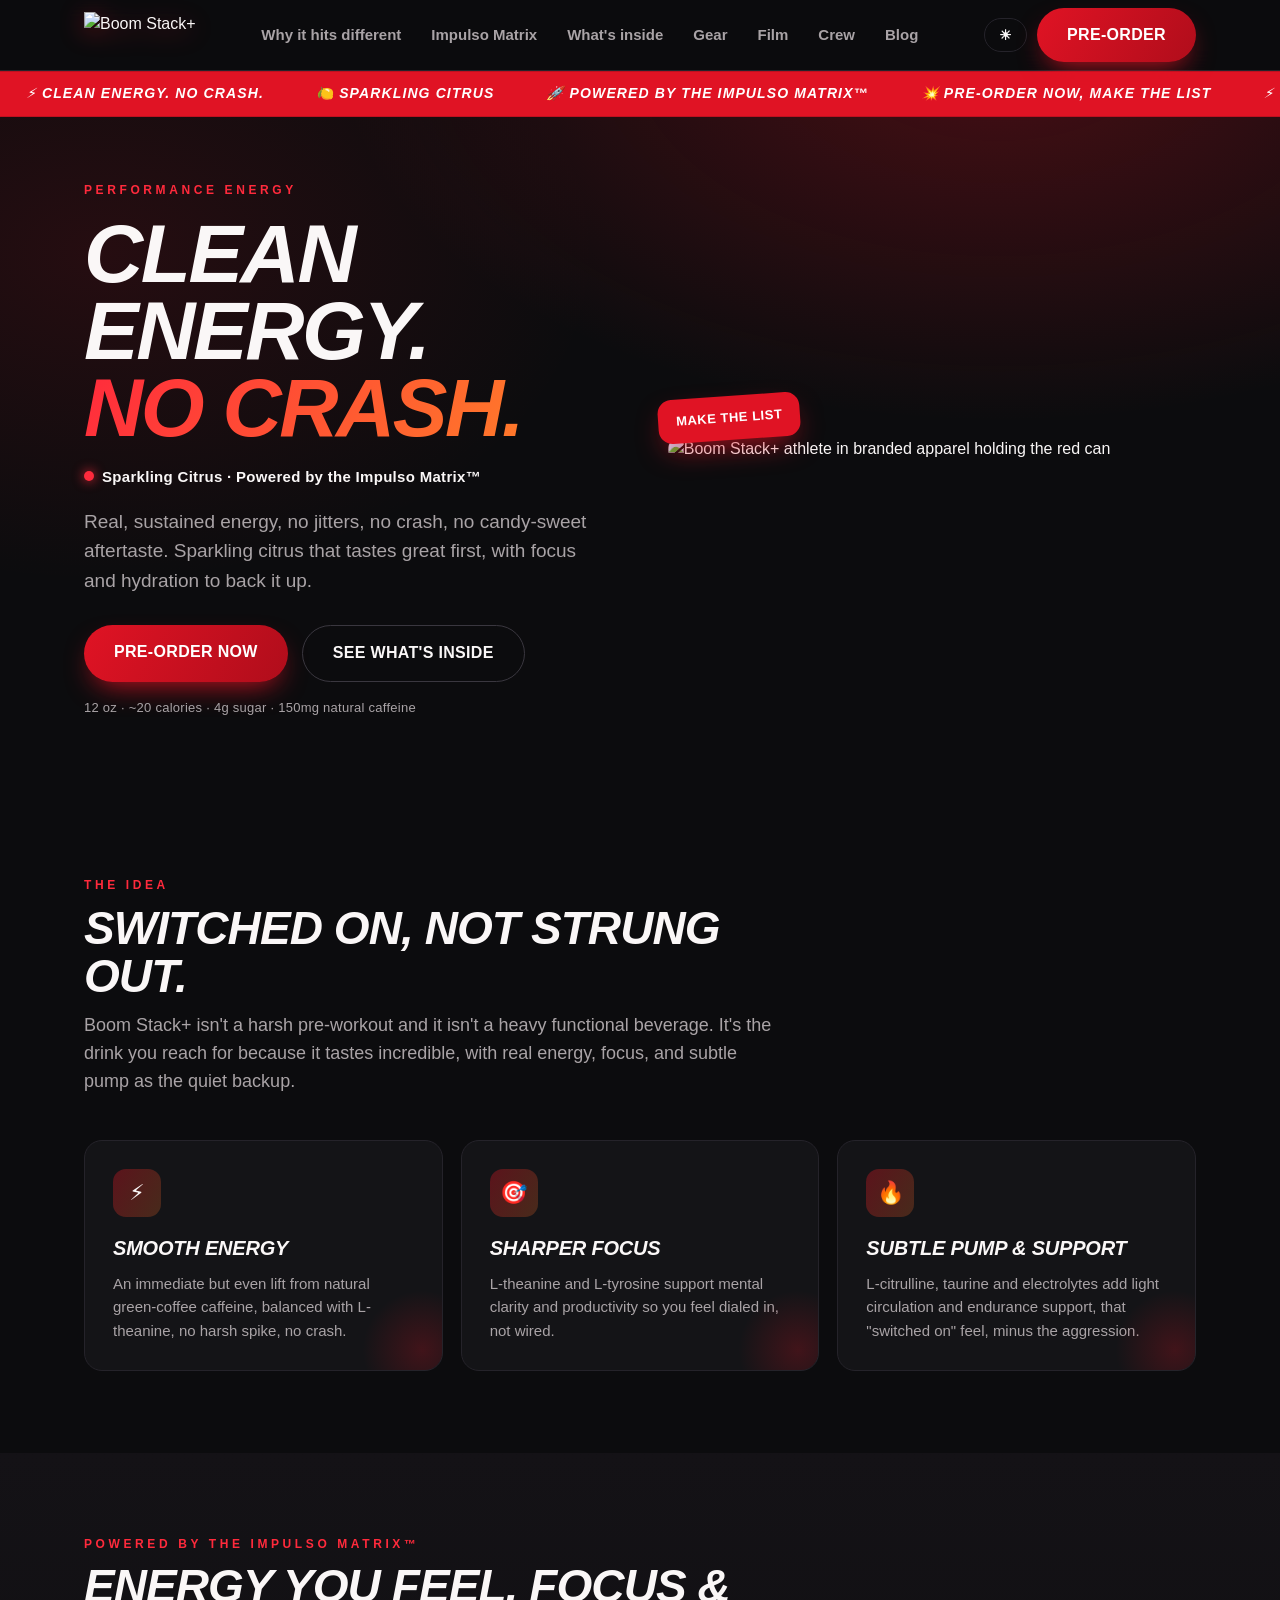
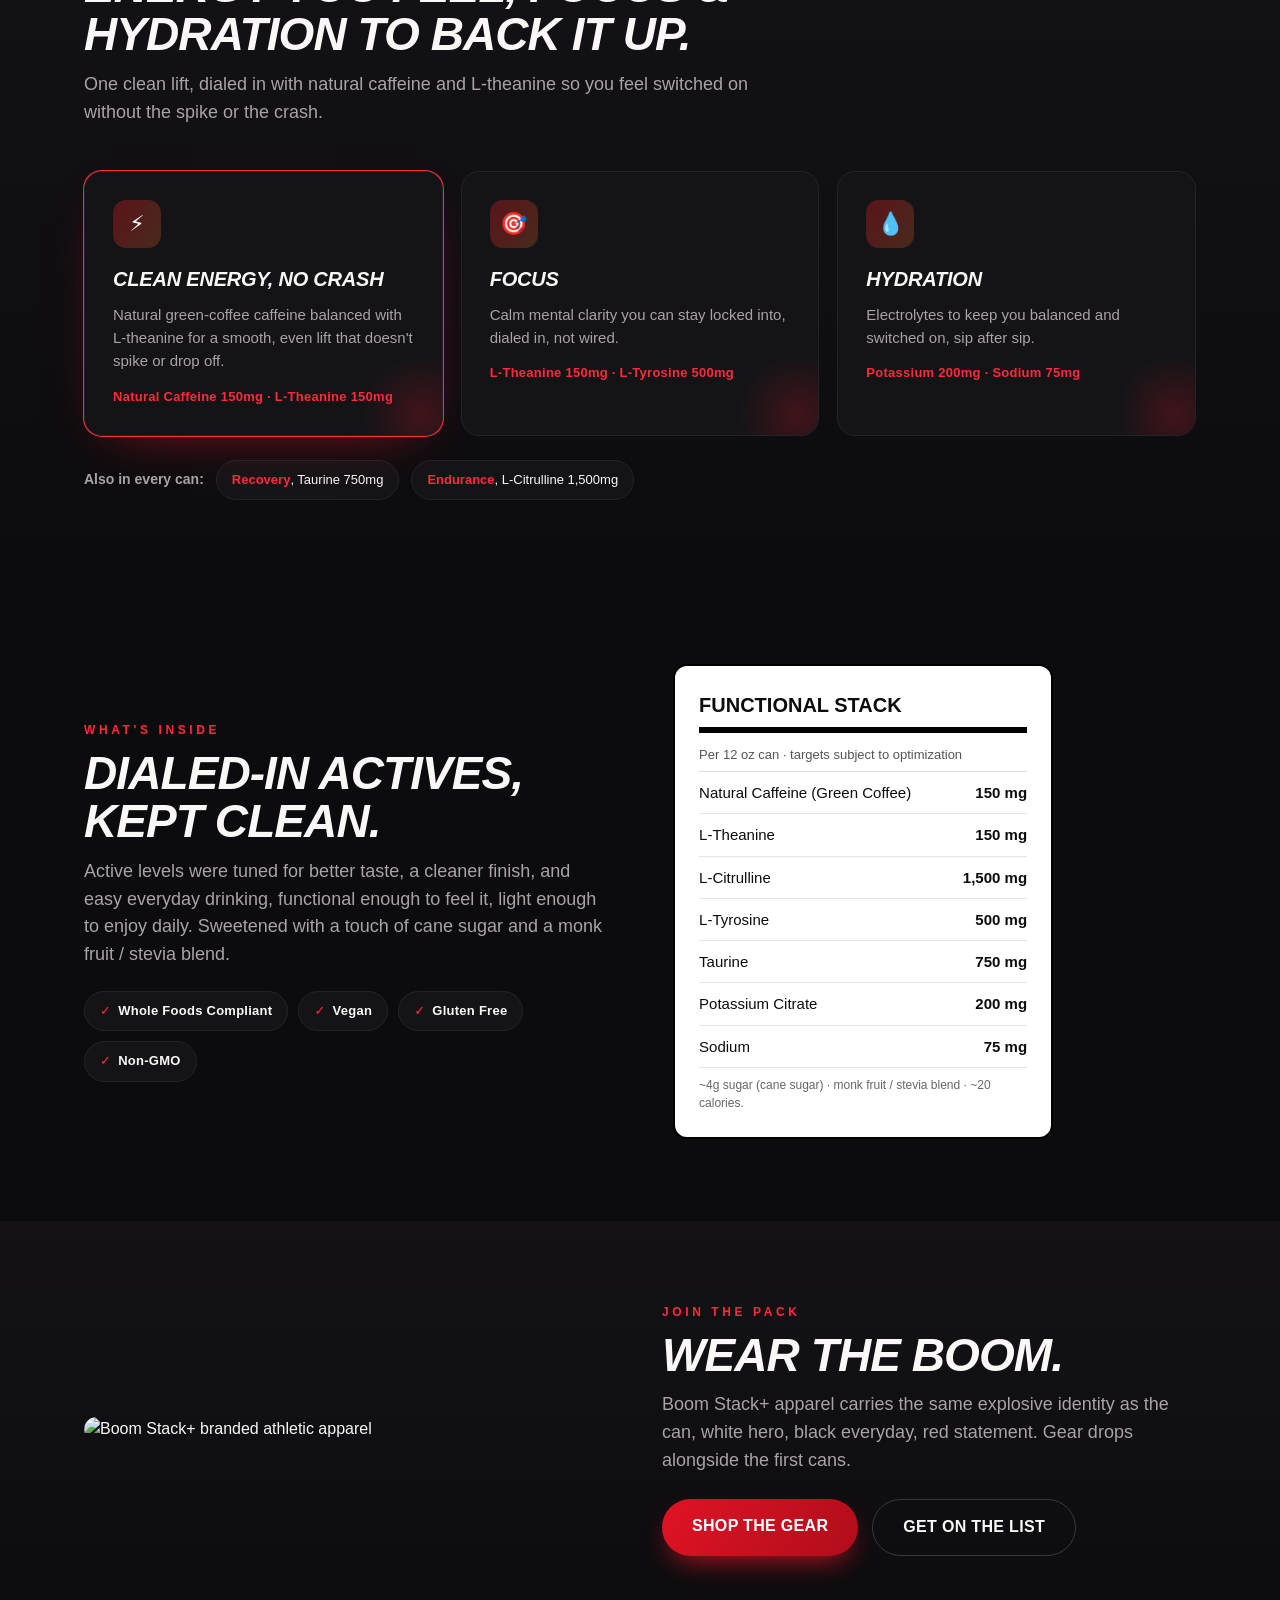
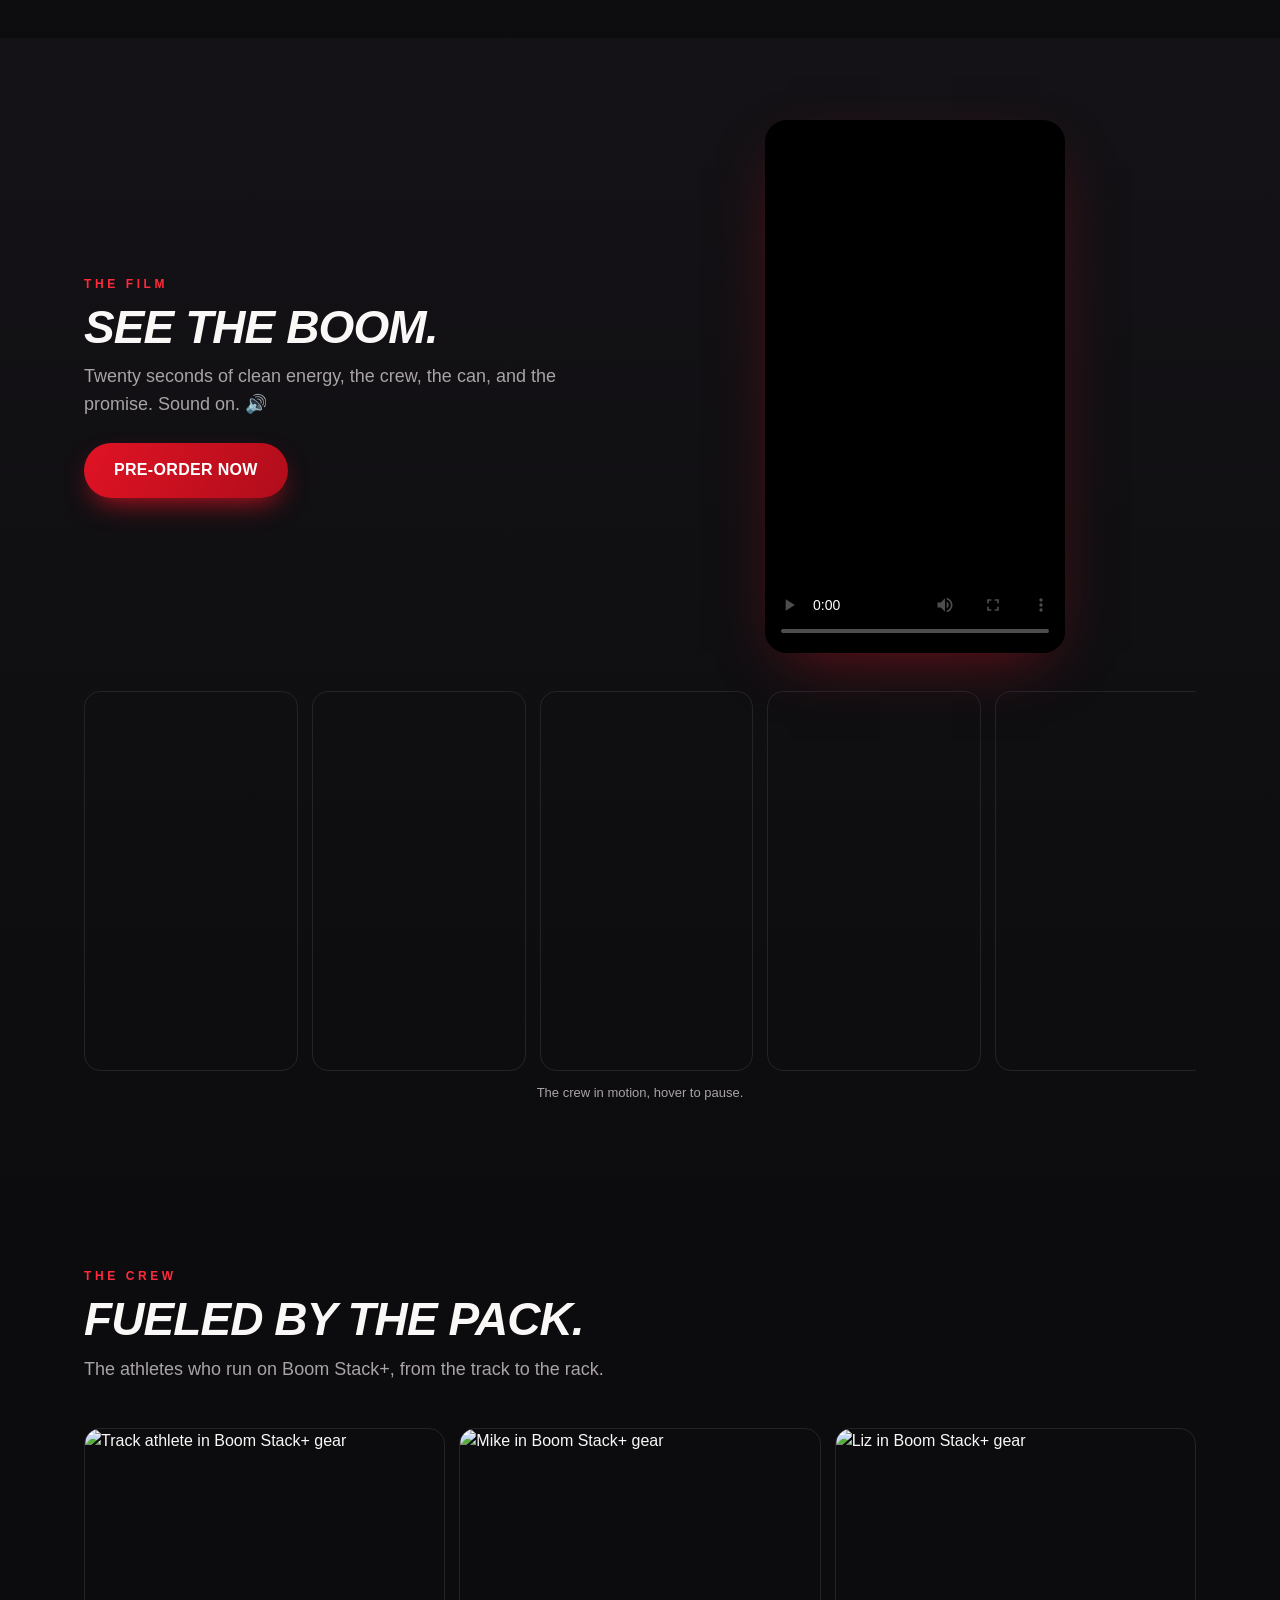
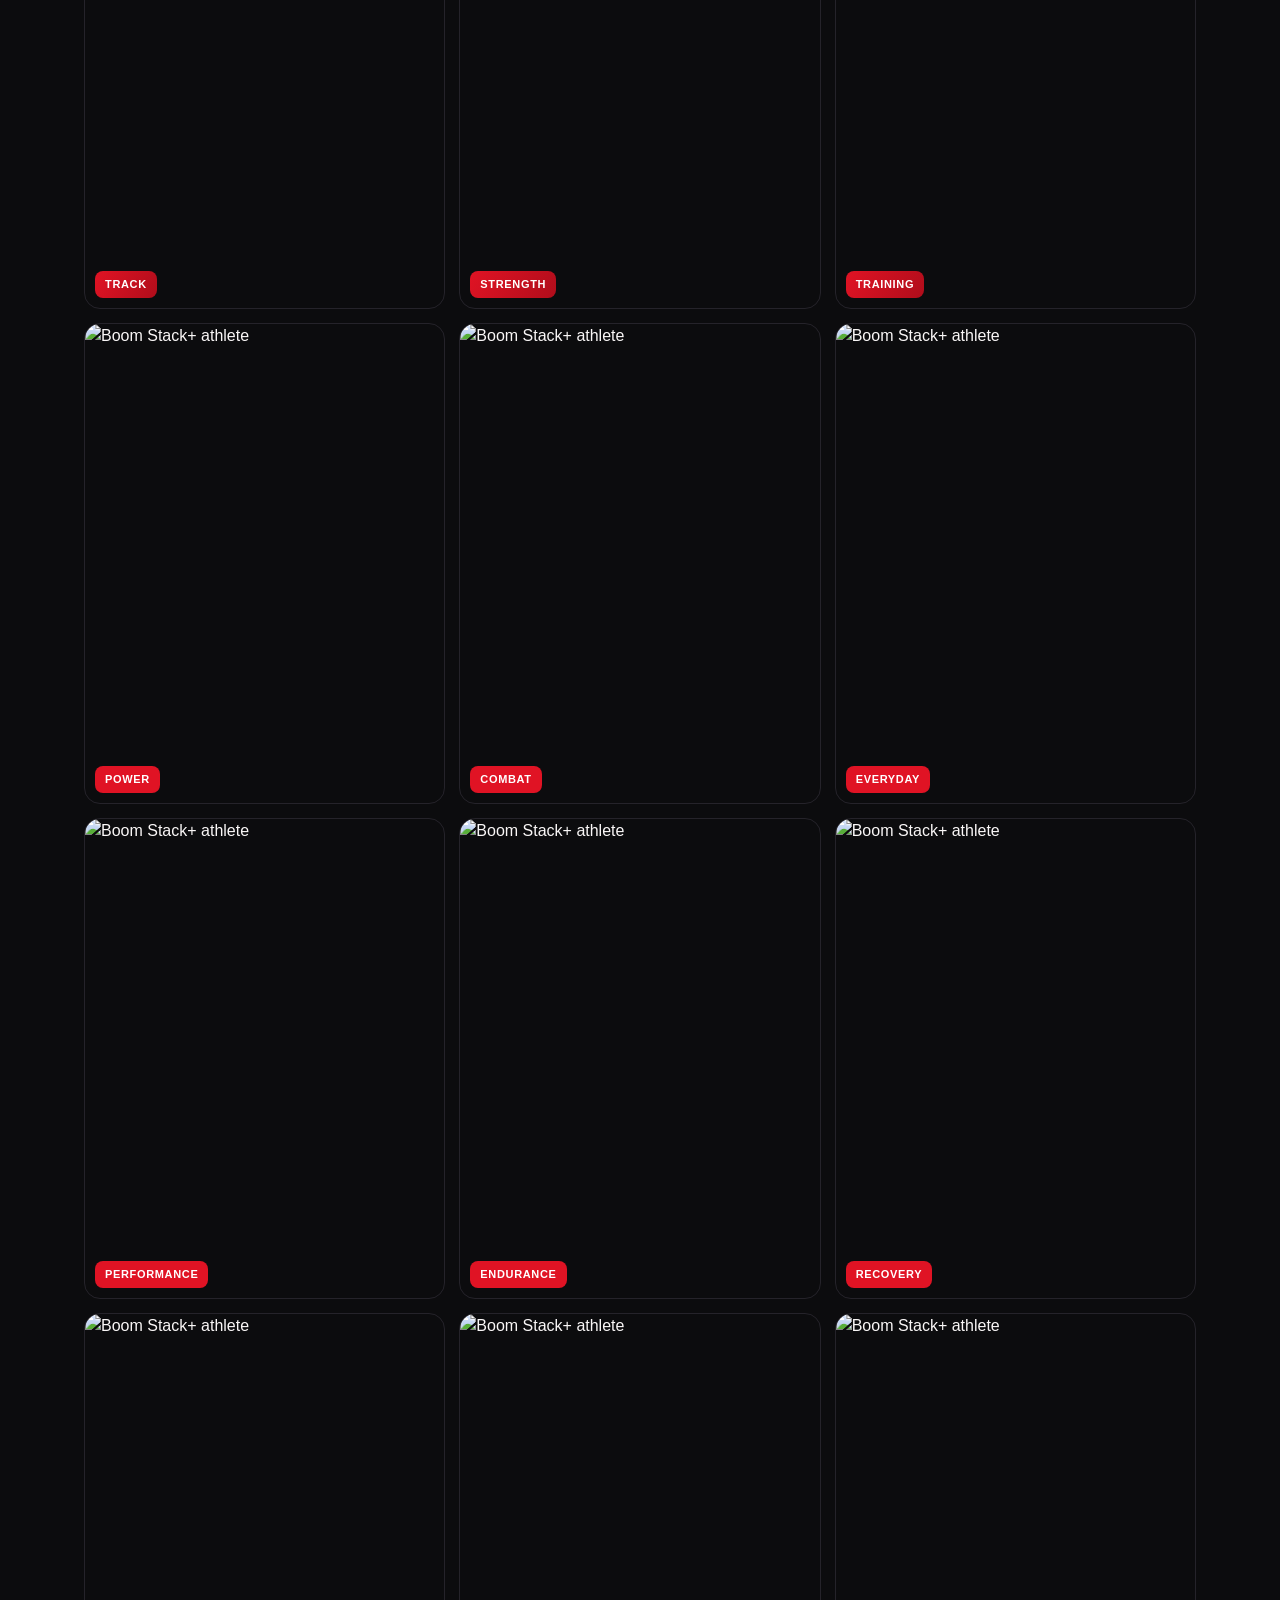
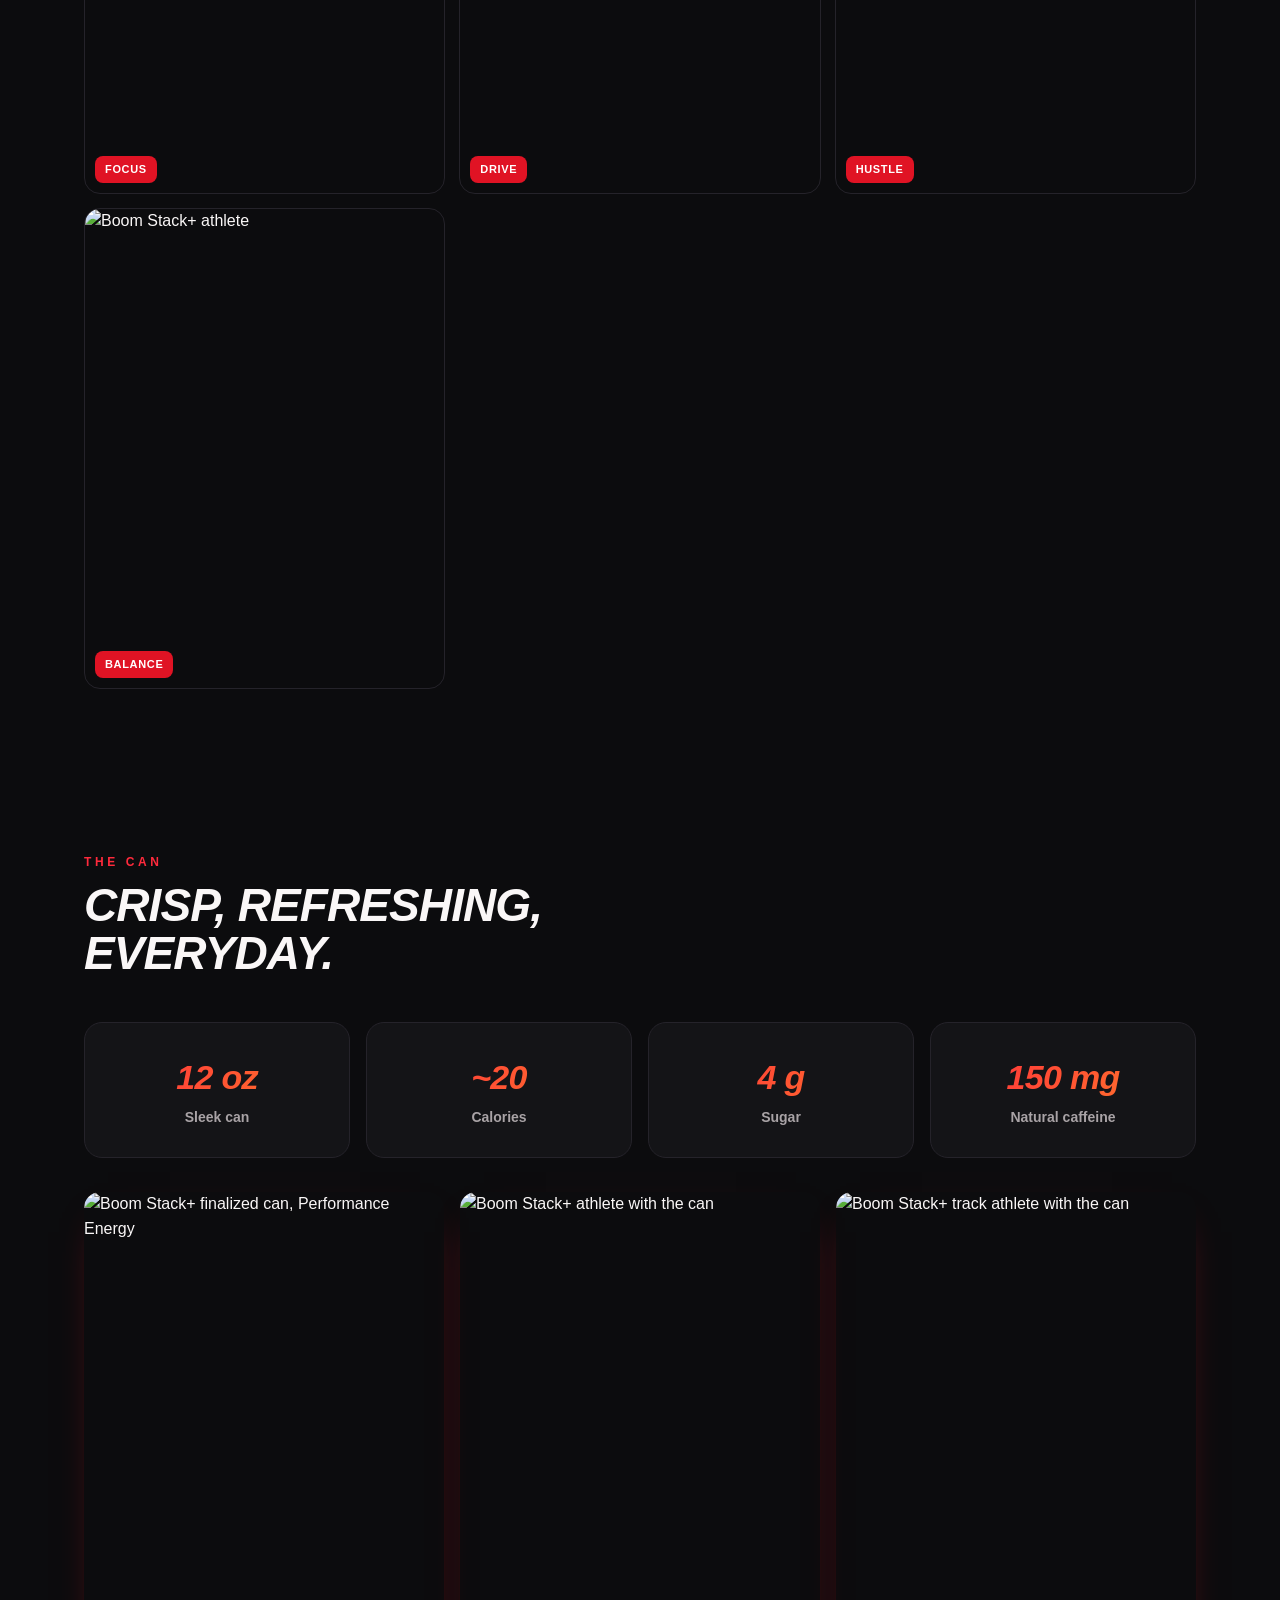
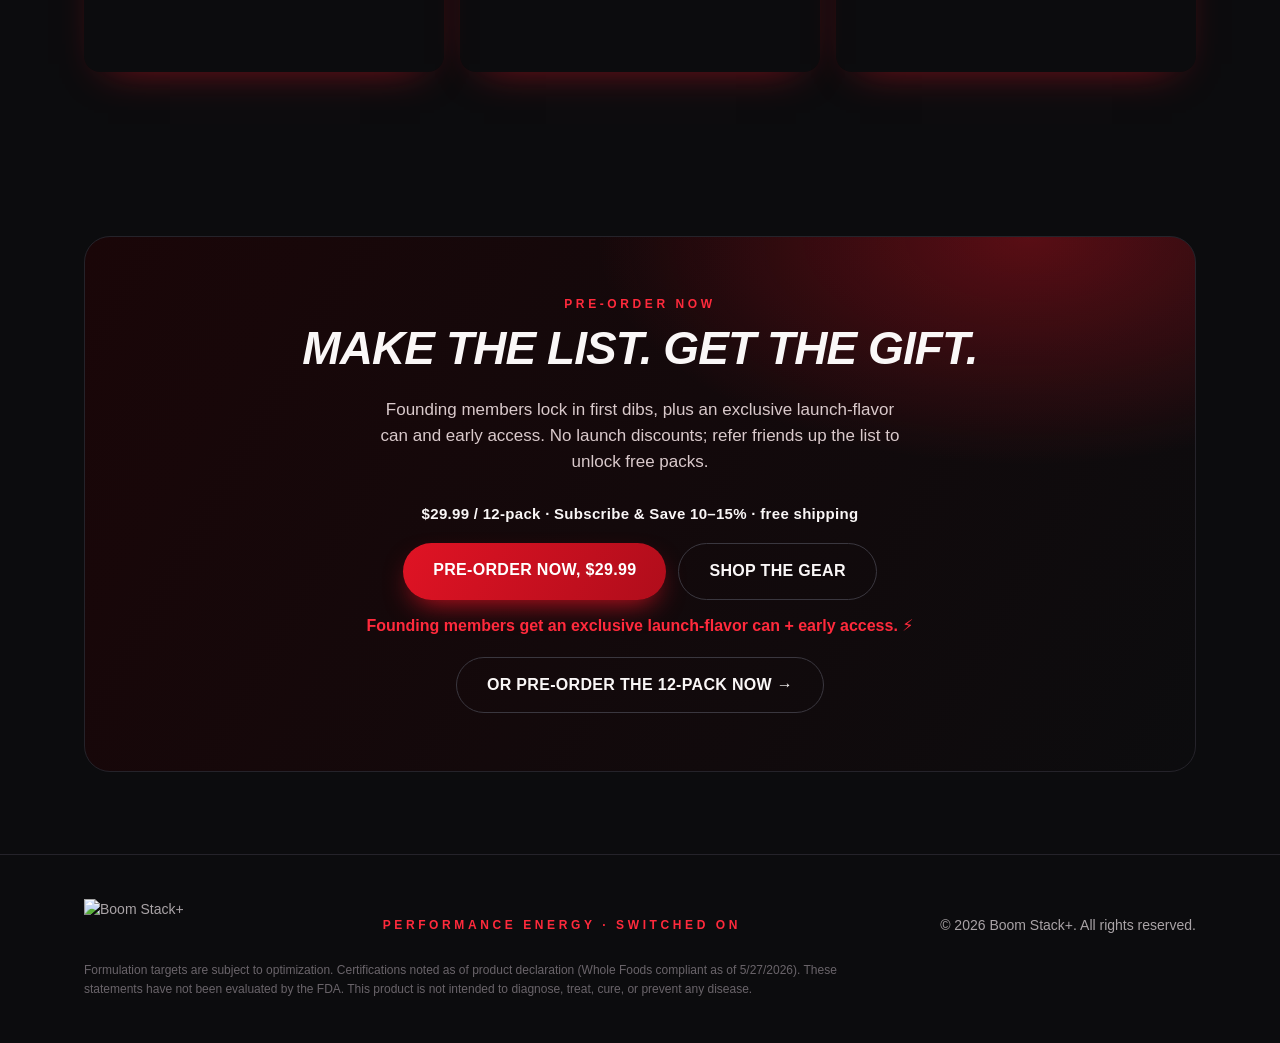
==== commit 9dc3bacd: "Add files via upload" ====
--- a/index.html
+++ b/index.html
@@ -3,21 +3,22 @@
 <head>
 <meta charset="UTF-8" />
 <meta name="viewport" content="width=device-width, initial-scale=1.0" />
-<title>Boom Stack+ — Clean Energy. No Crash.</title>
-<meta name="description" content="Boom Stack+ is a premium sparkling citrus energy drink. Clean energy, focus, and hydration — powered by the Impulso Matrix™. Pre-order now." />
-<meta property="og:title" content="Boom Stack+ — Clean Energy. No Crash." />
-<meta property="og:description" content="Sparkling citrus performance energy powered by the Impulso Matrix™. Pre-order now — make the list." />
+<title>Boom Stack+ | Clean Energy. No Crash.</title>
+<meta name="description" content="Boom Stack+ is a premium sparkling citrus energy drink. Clean energy, focus, and hydration, powered by the Impulso Matrix™. Pre-order now." />
+<meta property="og:title" content="Boom Stack+: Clean Energy. No Crash." />
+<meta property="og:description" content="Sparkling citrus performance energy powered by the Impulso Matrix™. Pre-order now, make the list." />
 <meta property="og:type" content="website" />
 <meta property="og:image" content="https://d2ol7oe51mr4n9.cloudfront.net/user_3CbvHWLUIA0BHaMXW2XrgjMcXCp/d0ecd0e5-8af9-4e2e-b53f-8b86d7bc16ae.jpg" />
 <meta name="twitter:card" content="summary_large_image" />
 <link rel="canonical" href="https://www.boomstackplus.com/" />
+<link rel="alternate" type="application/rss+xml" title="The Boom Blog" href="https://www.boomstackplus.com/feed.xml" />
 <meta property="og:url" content="https://www.boomstackplus.com/" />
 <meta property="og:site_name" content="Boom Stack+" />
 <script type="application/ld+json">
 {"@context":"https://schema.org","@graph":[
 {"@type":"Organization","@id":"https://www.boomstackplus.com/#org","name":"Boom Stack+","url":"https://www.boomstackplus.com/","logo":"https://d2ol7oe51mr4n9.cloudfront.net/user_3CbvHWLUIA0BHaMXW2XrgjMcXCp/445b4368-1798-4281-9c63-a23670338cd1.png","slogan":"Clean energy. No crash."},
 {"@type":"WebSite","@id":"https://www.boomstackplus.com/#site","url":"https://www.boomstackplus.com/","name":"Boom Stack+","publisher":{"@id":"https://www.boomstackplus.com/#org"}},
-{"@type":"Product","@id":"https://www.boomstackplus.com/#product","name":"Boom Stack+ Performance Energy — 12-Pack","description":"Premium sparkling citrus performance energy drink. Clean energy without the crash — natural green-coffee caffeine 150mg balanced with L-theanine 150mg, plus L-citrulline, L-tyrosine, taurine and electrolytes. ~20 calories, 4g sugar. Vegan, gluten free, non-GMO.","image":"https://d2ol7oe51mr4n9.cloudfront.net/user_3CbvHWLUIA0BHaMXW2XrgjMcXCp/d0ecd0e5-8af9-4e2e-b53f-8b86d7bc16ae.jpg","brand":{"@id":"https://www.boomstackplus.com/#org"},"offers":{"@type":"Offer","price":"29.99","priceCurrency":"USD","availability":"https://schema.org/PreOrder","url":"https://yqae7a-et.myshopify.com/cart/49490381439191:1"}}
+{"@type":"Product","@id":"https://www.boomstackplus.com/#product","name":"Boom Stack+ Performance Energy, 12-Pack","description":"Premium sparkling citrus performance energy drink. Clean energy without the crash, natural green-coffee caffeine 150mg balanced with L-theanine 150mg, plus L-citrulline, L-tyrosine, taurine and electrolytes. ~20 calories, 4g sugar. Vegan, gluten free, non-GMO.","image":"https://d2ol7oe51mr4n9.cloudfront.net/user_3CbvHWLUIA0BHaMXW2XrgjMcXCp/d0ecd0e5-8af9-4e2e-b53f-8b86d7bc16ae.jpg","brand":{"@id":"https://www.boomstackplus.com/#org"},"offers":{"@type":"Offer","price":"29.99","priceCurrency":"USD","availability":"https://schema.org/PreOrder","url":"https://yqae7a-et.myshopify.com/cart/49490381439191:1"}}
 ]}
 </script>
 <link rel="icon" type="image/png" href="https://d2ol7oe51mr4n9.cloudfront.net/user_3CbvHWLUIA0BHaMXW2XrgjMcXCp/445b4368-1798-4281-9c63-a23670338cd1.png" />
@@ -220,7 +221,7 @@
       <a href="#" aria-label="Boom Stack+ home"><img src="https://d2ol7oe51mr4n9.cloudfront.net/user_3CbvHWLUIA0BHaMXW2XrgjMcXCp/445b4368-1798-4281-9c63-a23670338cd1.png" class="logo-img" alt="Boom Stack+" /></a>
       <div class="nav-links">
         <a href="#why">Why it hits different</a>
-        <a href="#matrix">Stack Matrix</a>
+        <a href="#matrix">Impulso Matrix</a>
         <a href="#inside">What's inside</a>
         <a href="#gear">Gear</a>
         <a href="#film">Film</a>
@@ -238,7 +239,7 @@
 <!-- SCROLLING BANNER -->
 <div class="ticker" aria-hidden="true">
   <div class="ticker-track" id="tickerTrack">
-    <span>⚡ Clean Energy. No Crash.</span><span>🍋 Sparkling Citrus</span><span>🚀 Powered by the Impulso Matrix™</span><span>💥 Pre-Order Now — Make the List</span><span>⚡ Clean Energy. No Crash.</span><span>🍋 Sparkling Citrus</span><span>🚀 Powered by the Impulso Matrix™</span><span>💥 Pre-Order Now — Make the List</span>
+    <span>⚡ Clean Energy. No Crash.</span><span>🍋 Sparkling Citrus</span><span>🚀 Powered by the Impulso Matrix™</span><span>💥 Pre-Order Now, Make the List</span><span>⚡ Clean Energy. No Crash.</span><span>🍋 Sparkling Citrus</span><span>🚀 Powered by the Impulso Matrix™</span><span>💥 Pre-Order Now, Make the List</span>
   </div>
 </div>
 
@@ -250,7 +251,7 @@
         <div class="eyebrow">Performance Energy</div>
         <h1>Clean energy.<br><em>No crash.</em></h1>
         <div class="flavor-tag">Sparkling Citrus &middot; Powered by the Impulso Matrix&trade;</div>
-        <p class="lead">Real, sustained energy — no jitters, no crash, no candy-sweet aftertaste. Sparkling citrus that tastes great first, with focus and hydration to back it up.</p>
+        <p class="lead">Real, sustained energy, no jitters, no crash, no candy-sweet aftertaste. Sparkling citrus that tastes great first, with focus and hydration to back it up.</p>
         <div class="cta-row">
           <a href="#preorder" class="btn">Pre-order now</a>
           <a href="#matrix" class="btn ghost">See what's inside</a>
@@ -270,14 +271,14 @@
   <div class="wrap">
     <div class="section-head">
       <div class="eyebrow">The idea</div>
-      <h2>Switched on — not strung out.</h2>
-      <p>Boom Stack+ isn't a harsh pre-workout and it isn't a heavy functional beverage. It's the drink you reach for because it tastes incredible — with real energy, focus, and subtle pump as the quiet backup.</p>
+      <h2>Switched on, not strung out.</h2>
+      <p>Boom Stack+ isn't a harsh pre-workout and it isn't a heavy functional beverage. It's the drink you reach for because it tastes incredible, with real energy, focus, and subtle pump as the quiet backup.</p>
     </div>
     <div class="cards">
       <div class="card">
         <div class="ic">⚡</div>
         <h3>Smooth energy</h3>
-        <p>An immediate but even lift from natural green-coffee caffeine, balanced with L-theanine — no harsh spike, no crash.</p>
+        <p>An immediate but even lift from natural green-coffee caffeine, balanced with L-theanine, no harsh spike, no crash.</p>
       </div>
       <div class="card">
         <div class="ic">🎯</div>
@@ -287,7 +288,7 @@
       <div class="card">
         <div class="ic">🔥</div>
         <h3>Subtle pump &amp; support</h3>
-        <p>L-citrulline, taurine and electrolytes add light circulation and endurance support — that "switched on" feel, minus the aggression.</p>
+        <p>L-citrulline, taurine and electrolytes add light circulation and endurance support, that "switched on" feel, minus the aggression.</p>
       </div>
     </div>
   </div>
@@ -298,20 +299,20 @@
   <div class="wrap">
     <div class="section-head">
       <div class="eyebrow">Powered by the Impulso Matrix&trade;</div>
-      <h2>Energy you feel — focus &amp; hydration to back it up.</h2>
+      <h2>Energy you feel, focus &amp; hydration to back it up.</h2>
       <p>One clean lift, dialed in with natural caffeine and L-theanine so you feel switched on without the spike or the crash.</p>
     </div>
     <div class="cards">
       <div class="card hero-benefit">
         <div class="ic">⚡</div>
-        <h3>Clean energy — no crash</h3>
+        <h3>Clean energy, no crash</h3>
         <p>Natural green-coffee caffeine balanced with L-theanine for a smooth, even lift that doesn't spike or drop off.</p>
         <div class="mix">Natural Caffeine 150mg · L-Theanine 150mg</div>
       </div>
       <div class="card">
         <div class="ic">🎯</div>
         <h3>Focus</h3>
-        <p>Calm mental clarity you can stay locked into — dialed in, not wired.</p>
+        <p>Calm mental clarity you can stay locked into, dialed in, not wired.</p>
         <div class="mix">L-Theanine 150mg · L-Tyrosine 500mg</div>
       </div>
       <div class="card">
@@ -323,8 +324,8 @@
     </div>
     <div class="proof-row">
       <span class="proof-label">Also in every can:</span>
-      <span class="proof-tile"><b>Recovery</b> — Taurine 750mg</span>
-      <span class="proof-tile"><b>Endurance</b> — L-Citrulline 1,500mg</span>
+      <span class="proof-tile"><b>Recovery</b>, Taurine 750mg</span>
+      <span class="proof-tile"><b>Endurance</b>, L-Citrulline 1,500mg</span>
     </div>
   </div>
 </section>
@@ -336,7 +337,7 @@
       <div>
         <div class="eyebrow">What's inside</div>
         <h2 style="font-size:clamp(28px,4.6vw,46px);letter-spacing:-.02em;line-height:1.04;font-weight:900;margin:10px 0 12px;text-transform:uppercase;font-style:italic">Dialed-in actives, kept clean.</h2>
-        <p style="color:var(--muted);font-size:18px;max-width:520px">Active levels were tuned for better taste, a cleaner finish, and easy everyday drinking — functional enough to feel it, light enough to enjoy daily. Sweetened with a touch of cane sugar and a monk fruit / stevia blend.</p>
+        <p style="color:var(--muted);font-size:18px;max-width:520px">Active levels were tuned for better taste, a cleaner finish, and easy everyday drinking, functional enough to feel it, light enough to enjoy daily. Sweetened with a touch of cane sugar and a monk fruit / stevia blend.</p>
         <div class="badges">
           <span class="cbadge">Whole Foods Compliant</span>
           <span class="cbadge">Vegan</span>
@@ -370,7 +371,7 @@
       <div>
         <div class="eyebrow">Join the pack</div>
         <h2 style="font-size:clamp(28px,4.6vw,46px);letter-spacing:-.02em;line-height:1.04;font-weight:900;margin:10px 0 12px;text-transform:uppercase;font-style:italic">Wear the boom.</h2>
-        <p style="color:var(--muted);font-size:18px;max-width:520px">Boom Stack+ apparel carries the same explosive identity as the can — white hero, black everyday, red statement. Gear drops alongside the first cans.</p>
+        <p style="color:var(--muted);font-size:18px;max-width:520px">Boom Stack+ apparel carries the same explosive identity as the can, white hero, black everyday, red statement. Gear drops alongside the first cans.</p>
         <div class="cta-row" style="margin-top:24px">
           <a href="https://yqae7a-et.myshopify.com/collections/wear-the-boom-gear" target="_blank" rel="noopener" class="btn">Shop the gear</a>
           <a href="#preorder" class="btn ghost">Get on the list</a>
@@ -387,7 +388,7 @@
       <div>
         <div class="eyebrow">The film</div>
         <h2 style="font-size:clamp(28px,4.6vw,46px);letter-spacing:-.02em;line-height:1.04;font-weight:900;margin:10px 0 12px;text-transform:uppercase;font-style:italic">See the boom.</h2>
-        <p style="color:var(--muted);font-size:18px;max-width:480px">Twenty seconds of clean energy — the crew, the can, and the promise. Sound on. 🔊</p>
+        <p style="color:var(--muted);font-size:18px;max-width:480px">Twenty seconds of clean energy, the crew, the can, and the promise. Sound on. 🔊</p>
         <div class="cta-row" style="margin-top:24px">
           <a href="#preorder" class="btn">Pre-order now</a>
         </div>
@@ -407,7 +408,7 @@
         <video src="https://d2ol7oe51mr4n9.cloudfront.net/user_3CbvHWLUIA0BHaMXW2XrgjMcXCp/4543439a-bfe0-4670-886e-03880252910a.mp4" autoplay muted loop playsinline></video>
         <video src="https://d2ol7oe51mr4n9.cloudfront.net/user_3CbvHWLUIA0BHaMXW2XrgjMcXCp/2a00b275-cdeb-4385-b76f-cb33b95261e2.mp4" autoplay muted loop playsinline></video>
       </div>
-      <div class="reel-hint">The crew in motion — hover to pause.</div>
+      <div class="reel-hint">The crew in motion, hover to pause.</div>
     </div>
   </div>
 </section>
@@ -418,7 +419,7 @@
     <div class="section-head">
       <div class="eyebrow">The crew</div>
       <h2>Fueled by the pack.</h2>
-      <p>The athletes who run on Boom Stack+ — from the track to the rack.</p>
+      <p>The athletes who run on Boom Stack+, from the track to the rack.</p>
     </div>
     <div class="crew-grid">
       <figure class="crew-card feat"><img src="https://d2ol7oe51mr4n9.cloudfront.net/user_3CbvHWLUIA0BHaMXW2XrgjMcXCp/09c2622f-4fbe-4ef2-884f-05260d03d10e.jpg" alt="Track athlete in Boom Stack+ gear" /><figcaption>Track</figcaption></figure>
@@ -452,7 +453,7 @@
       <div class="spec"><div class="n">150 mg</div><div class="l">Natural caffeine</div></div>
     </div>
     <div class="can-shots">
-      <img src="https://d2ol7oe51mr4n9.cloudfront.net/user_3CbvHWLUIA0BHaMXW2XrgjMcXCp/d0ecd0e5-8af9-4e2e-b53f-8b86d7bc16ae.jpg" alt="Boom Stack+ finalized can — Performance Energy" />
+      <img src="https://d2ol7oe51mr4n9.cloudfront.net/user_3CbvHWLUIA0BHaMXW2XrgjMcXCp/d0ecd0e5-8af9-4e2e-b53f-8b86d7bc16ae.jpg" alt="Boom Stack+ finalized can, Performance Energy" />
       <img src="https://d2ol7oe51mr4n9.cloudfront.net/user_3CbvHWLUIA0BHaMXW2XrgjMcXCp/87f3df96-13b8-4d61-8d3b-90502f8c85ac.jpg" alt="Boom Stack+ athlete with the can" />
       <img src="https://d2ol7oe51mr4n9.cloudfront.net/user_3CbvHWLUIA0BHaMXW2XrgjMcXCp/bec860d8-cd98-4ff9-879d-08394364fee1.jpg" alt="Boom Stack+ track athlete with the can" />
     </div>
@@ -465,10 +466,10 @@
     <div class="signup">
       <div class="eyebrow">Pre-order now</div>
       <h2>Make the list. Get the gift.</h2>
-      <p>Founding members lock in first dibs — plus an exclusive launch-flavor can and early access. No launch discounts; refer friends up the list to unlock free packs.</p>
+      <p>Founding members lock in first dibs, plus an exclusive launch-flavor can and early access. No launch discounts; refer friends up the list to unlock free packs.</p>
       <div class="price-line">$29.99 / 12-pack &middot; Subscribe &amp; Save 10–15% &middot; free shipping</div>
       <div style="display:flex;gap:12px;justify-content:center;flex-wrap:wrap">
-        <a class="btn" href="https://yqae7a-et.myshopify.com/cart/49490381439191:1">Pre-order now — $29.99</a>
+        <a class="btn" href="https://yqae7a-et.myshopify.com/cart/49490381439191:1">Pre-order now, $29.99</a>
         <a class="btn ghost" href="https://yqae7a-et.myshopify.com/collections/wear-the-boom-gear">Shop the gear</a>
       </div>
       <div class="ok" id="ok" style="display:block;margin-top:14px">Founding members get an exclusive launch-flavor can + early access. ⚡</div>
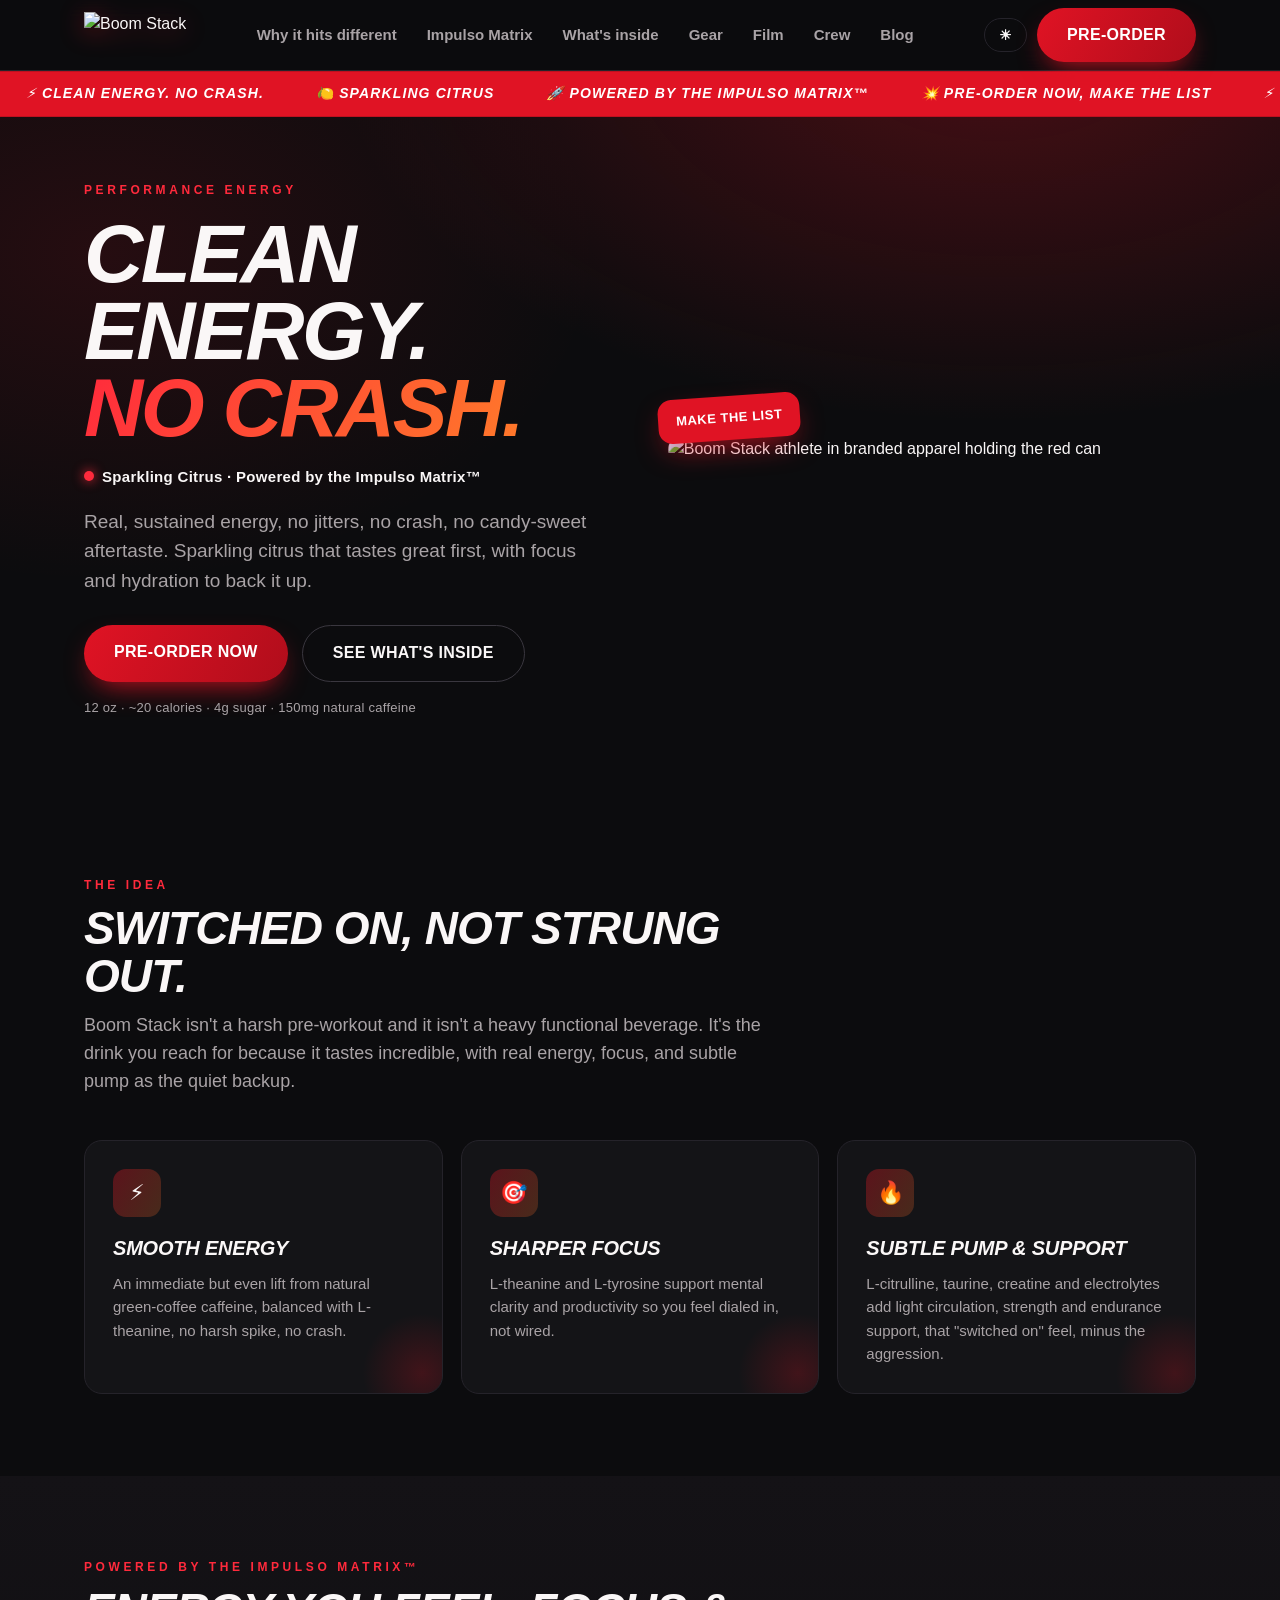
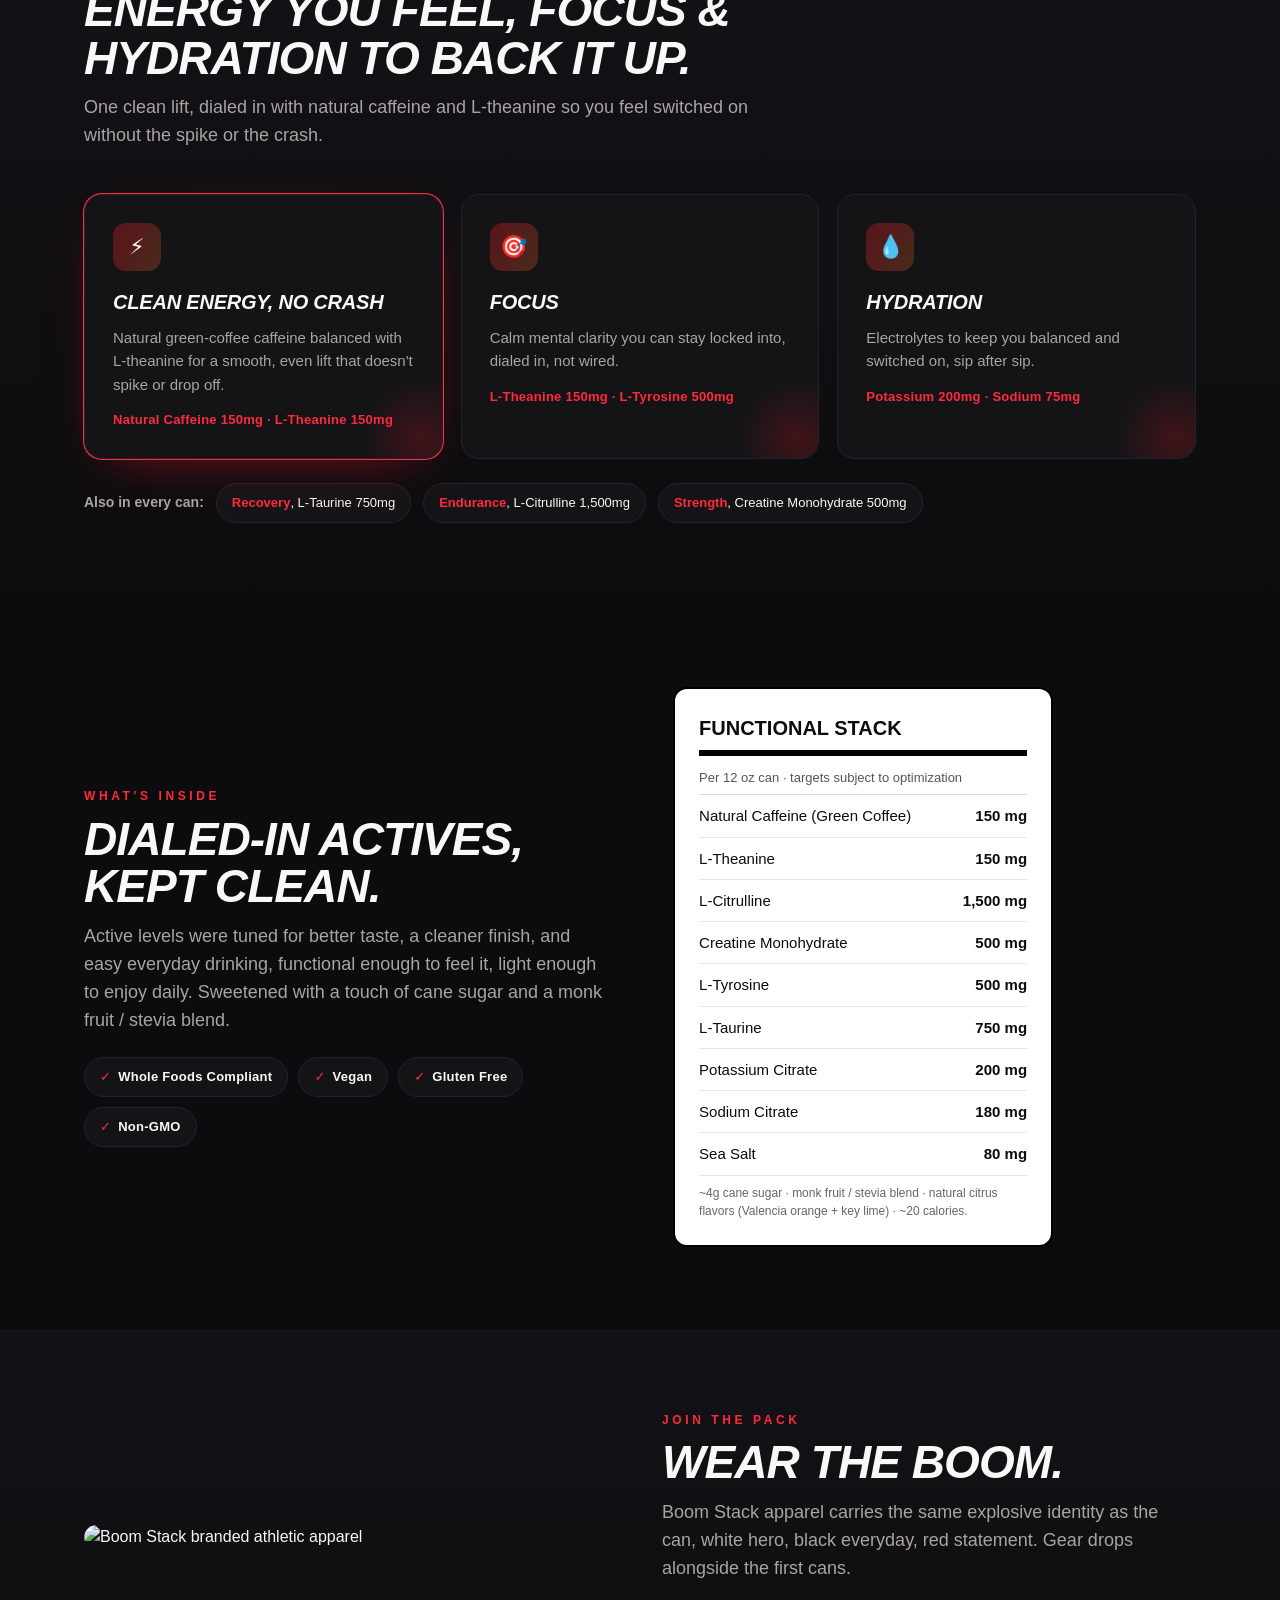
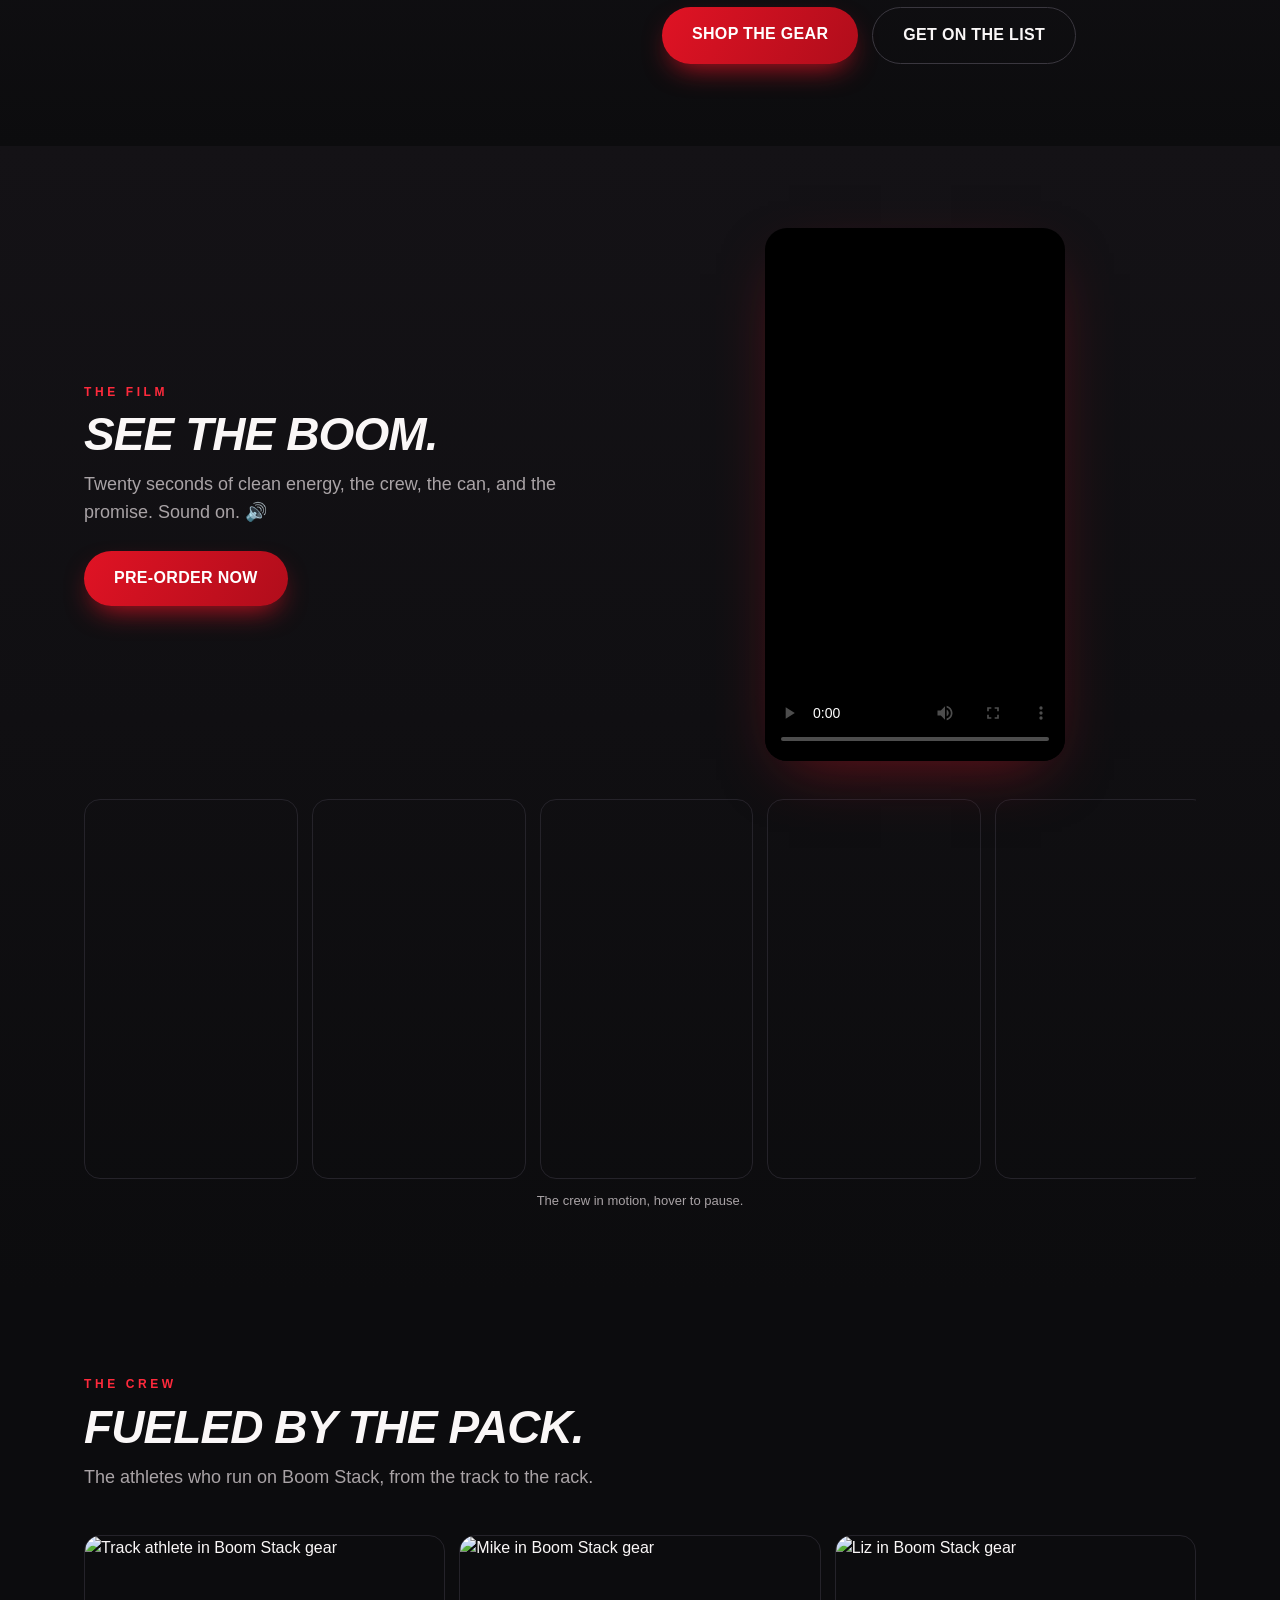
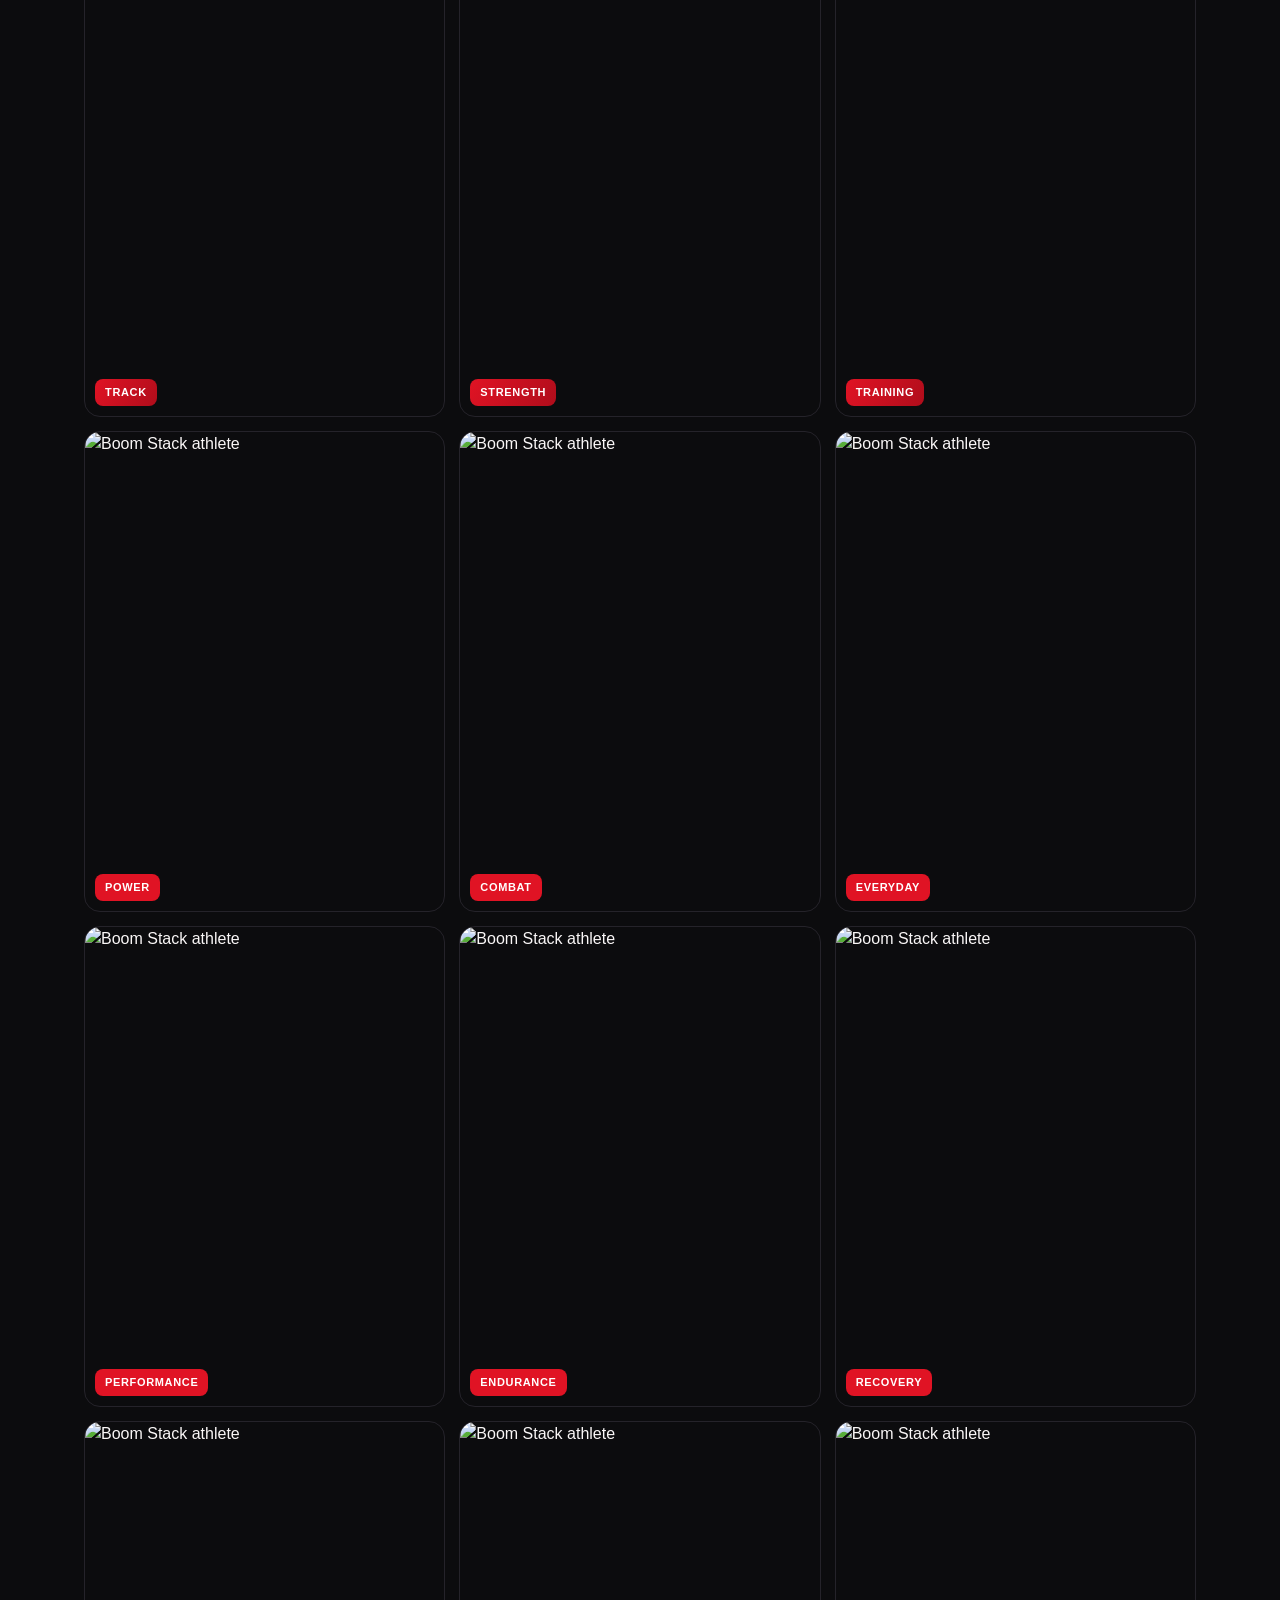
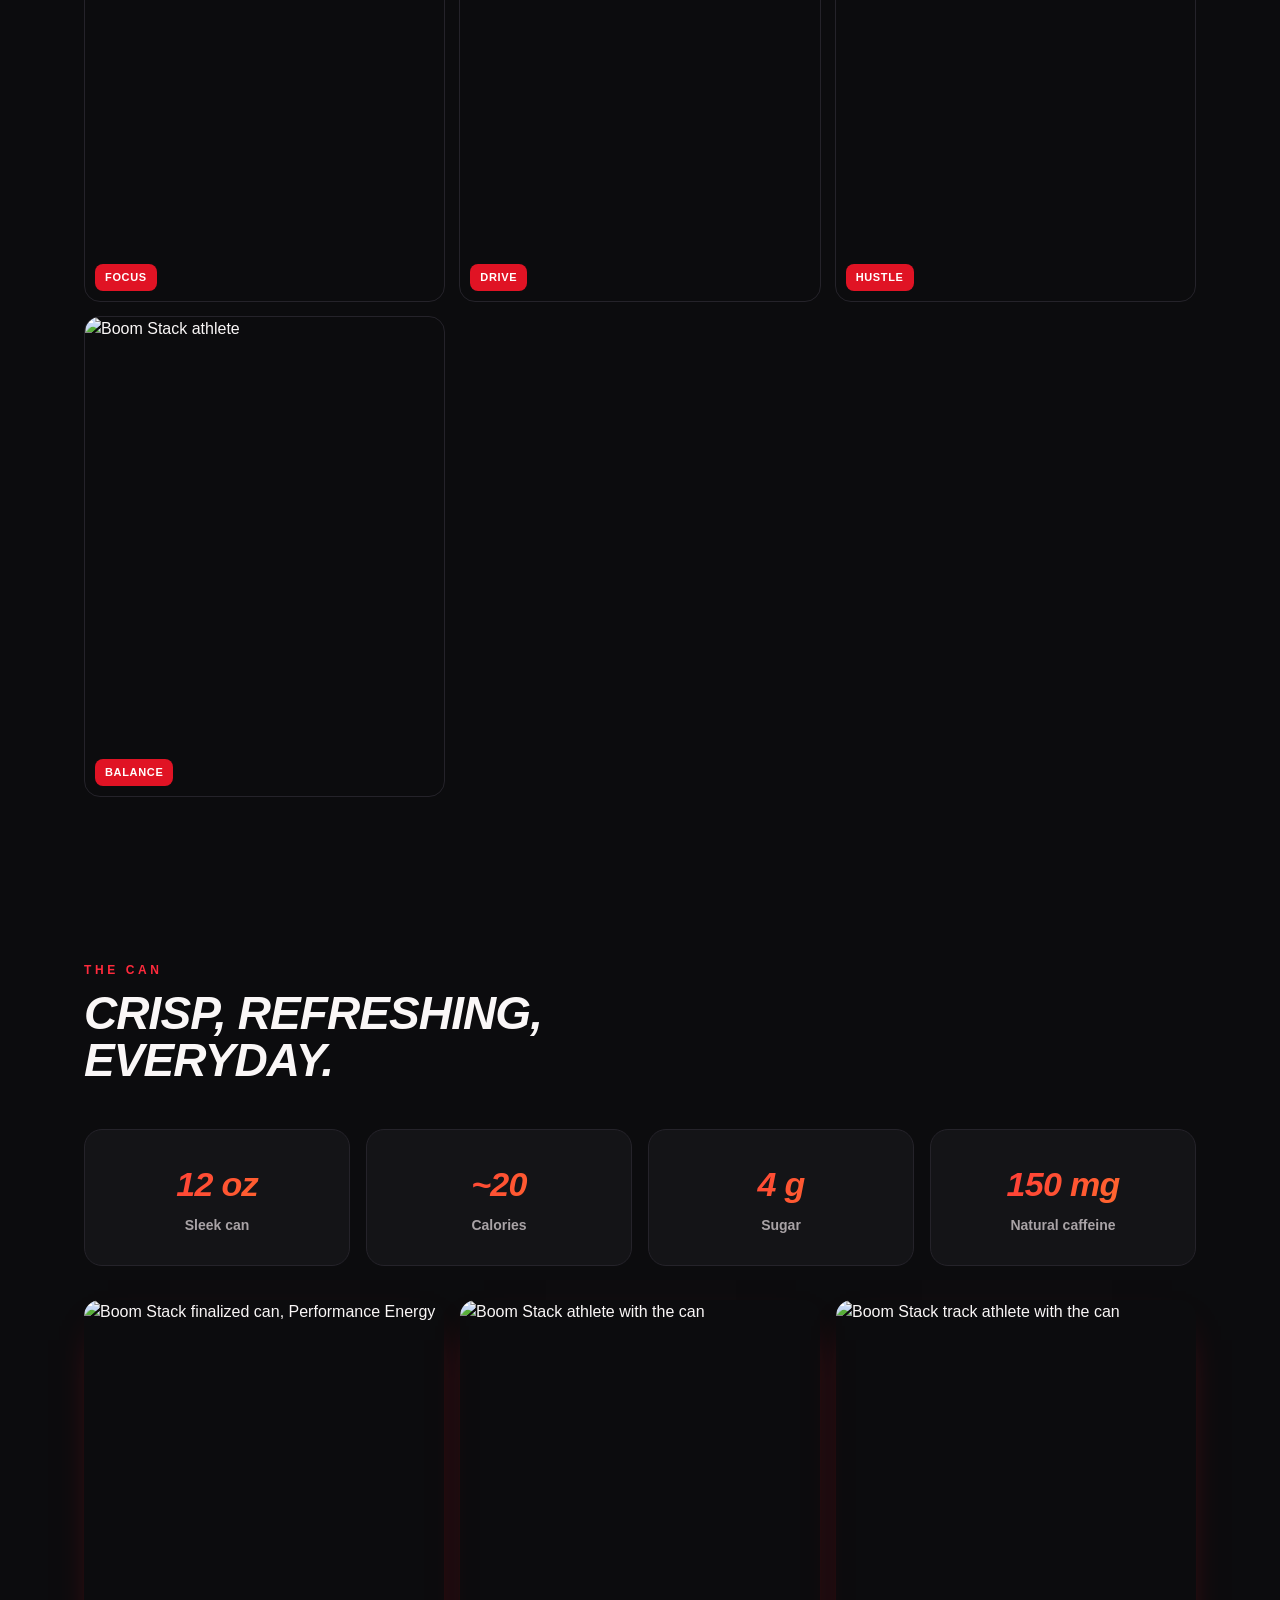
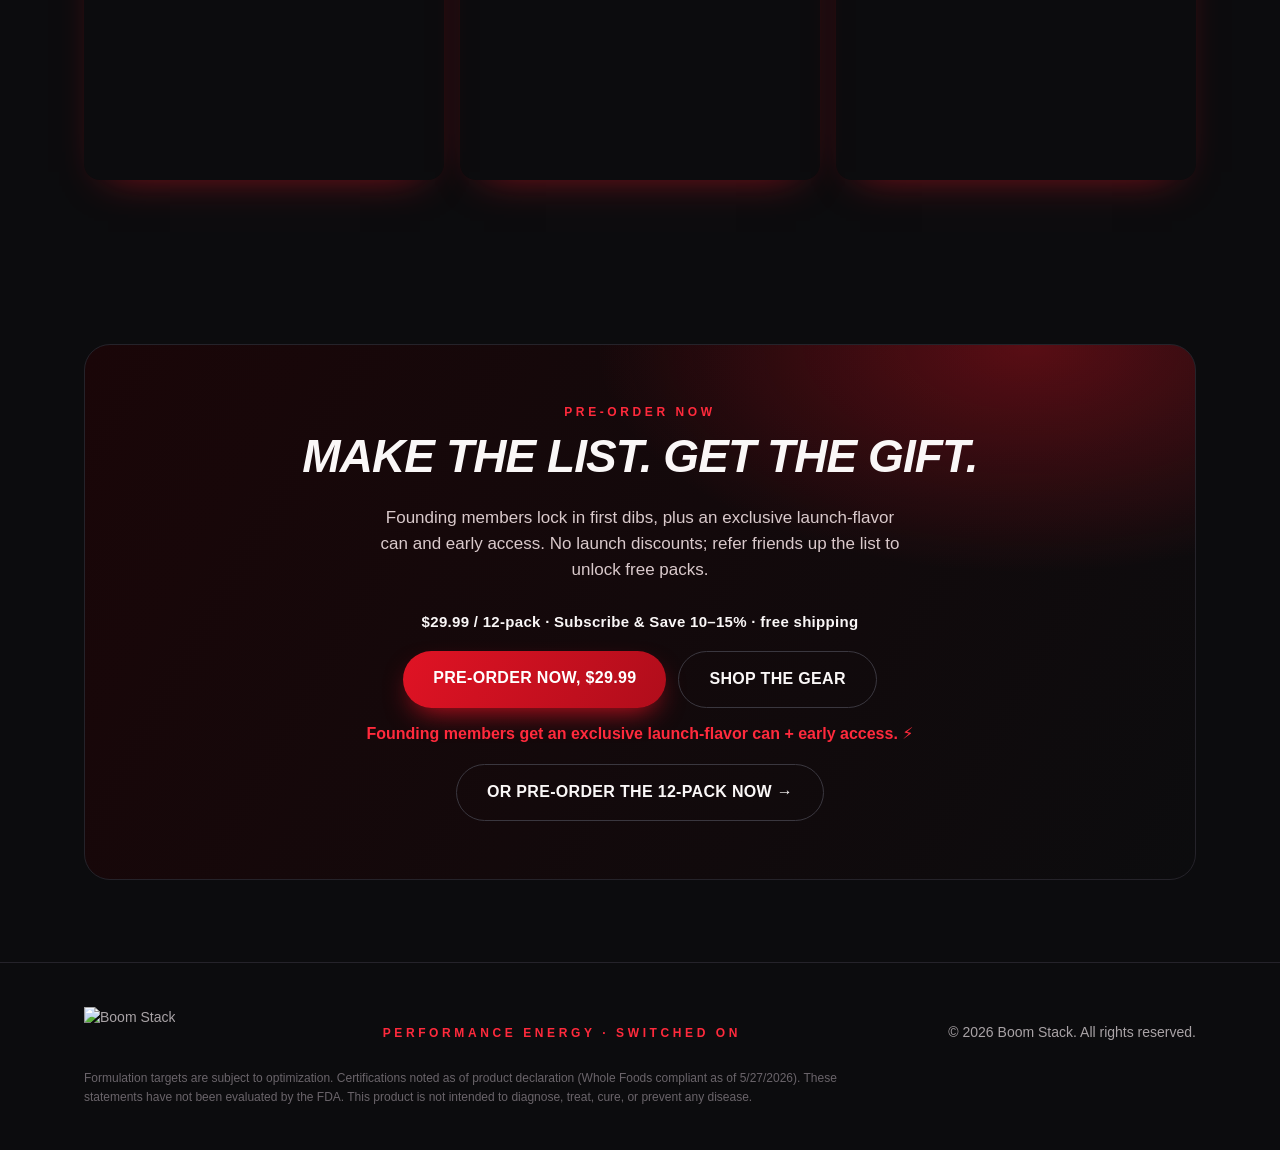
==== commit 3157c330: "Add files via upload" ====
--- a/index.html
+++ b/index.html
@@ -3,9 +3,9 @@
 <head>
 <meta charset="UTF-8" />
 <meta name="viewport" content="width=device-width, initial-scale=1.0" />
-<title>Boom Stack+ | Clean Energy. No Crash.</title>
-<meta name="description" content="Boom Stack+ is a premium sparkling citrus energy drink. Clean energy, focus, and hydration, powered by the Impulso Matrix™. Pre-order now." />
-<meta property="og:title" content="Boom Stack+: Clean Energy. No Crash." />
+<title>Boom Stack | Clean Energy. No Crash.</title>
+<meta name="description" content="Boom Stack is a premium sparkling citrus energy drink. Clean energy, focus, and hydration, powered by the Impulso Matrix™. Pre-order now." />
+<meta property="og:title" content="Boom Stack: Clean Energy. No Crash." />
 <meta property="og:description" content="Sparkling citrus performance energy powered by the Impulso Matrix™. Pre-order now, make the list." />
 <meta property="og:type" content="website" />
 <meta property="og:image" content="https://d2ol7oe51mr4n9.cloudfront.net/user_3CbvHWLUIA0BHaMXW2XrgjMcXCp/d0ecd0e5-8af9-4e2e-b53f-8b86d7bc16ae.jpg" />
@@ -13,12 +13,12 @@
 <link rel="canonical" href="https://www.boomstackplus.com/" />
 <link rel="alternate" type="application/rss+xml" title="The Boom Blog" href="https://www.boomstackplus.com/feed.xml" />
 <meta property="og:url" content="https://www.boomstackplus.com/" />
-<meta property="og:site_name" content="Boom Stack+" />
+<meta property="og:site_name" content="Boom Stack" />
 <script type="application/ld+json">
 {"@context":"https://schema.org","@graph":[
-{"@type":"Organization","@id":"https://www.boomstackplus.com/#org","name":"Boom Stack+","url":"https://www.boomstackplus.com/","logo":"https://d2ol7oe51mr4n9.cloudfront.net/user_3CbvHWLUIA0BHaMXW2XrgjMcXCp/445b4368-1798-4281-9c63-a23670338cd1.png","slogan":"Clean energy. No crash."},
-{"@type":"WebSite","@id":"https://www.boomstackplus.com/#site","url":"https://www.boomstackplus.com/","name":"Boom Stack+","publisher":{"@id":"https://www.boomstackplus.com/#org"}},
-{"@type":"Product","@id":"https://www.boomstackplus.com/#product","name":"Boom Stack+ Performance Energy, 12-Pack","description":"Premium sparkling citrus performance energy drink. Clean energy without the crash, natural green-coffee caffeine 150mg balanced with L-theanine 150mg, plus L-citrulline, L-tyrosine, taurine and electrolytes. ~20 calories, 4g sugar. Vegan, gluten free, non-GMO.","image":"https://d2ol7oe51mr4n9.cloudfront.net/user_3CbvHWLUIA0BHaMXW2XrgjMcXCp/d0ecd0e5-8af9-4e2e-b53f-8b86d7bc16ae.jpg","brand":{"@id":"https://www.boomstackplus.com/#org"},"offers":{"@type":"Offer","price":"29.99","priceCurrency":"USD","availability":"https://schema.org/PreOrder","url":"https://yqae7a-et.myshopify.com/cart/49490381439191:1"}}
+{"@type":"Organization","@id":"https://www.boomstackplus.com/#org","name":"Boom Stack","url":"https://www.boomstackplus.com/","logo":"https://d2ol7oe51mr4n9.cloudfront.net/user_3CbvHWLUIA0BHaMXW2XrgjMcXCp/445b4368-1798-4281-9c63-a23670338cd1.png","slogan":"Clean energy. No crash."},
+{"@type":"WebSite","@id":"https://www.boomstackplus.com/#site","url":"https://www.boomstackplus.com/","name":"Boom Stack","publisher":{"@id":"https://www.boomstackplus.com/#org"}},
+{"@type":"Product","@id":"https://www.boomstackplus.com/#product","name":"Boom Stack Performance Energy, 12-Pack","description":"Premium sparkling citrus performance energy drink. Clean energy without the crash, natural green-coffee caffeine 150mg balanced with L-theanine 150mg, plus L-citrulline, creatine monohydrate, L-tyrosine, taurine and electrolytes. ~20 calories, 4g sugar. Vegan, gluten free, non-GMO.","image":"https://d2ol7oe51mr4n9.cloudfront.net/user_3CbvHWLUIA0BHaMXW2XrgjMcXCp/d0ecd0e5-8af9-4e2e-b53f-8b86d7bc16ae.jpg","brand":{"@id":"https://www.boomstackplus.com/#org"},"offers":{"@type":"Offer","price":"29.99","priceCurrency":"USD","availability":"https://schema.org/PreOrder","url":"https://shop.boomstackplus.com/cart/49490381439191:1"}}
 ]}
 </script>
 <link rel="icon" type="image/png" href="https://d2ol7oe51mr4n9.cloudfront.net/user_3CbvHWLUIA0BHaMXW2XrgjMcXCp/445b4368-1798-4281-9c63-a23670338cd1.png" />
@@ -218,7 +218,7 @@
 <header>
   <div class="wrap">
     <nav>
-      <a href="#" aria-label="Boom Stack+ home"><img src="https://d2ol7oe51mr4n9.cloudfront.net/user_3CbvHWLUIA0BHaMXW2XrgjMcXCp/445b4368-1798-4281-9c63-a23670338cd1.png" class="logo-img" alt="Boom Stack+" /></a>
+      <a href="#" aria-label="Boom Stack home"><img src="https://d2ol7oe51mr4n9.cloudfront.net/user_3CbvHWLUIA0BHaMXW2XrgjMcXCp/445b4368-1798-4281-9c63-a23670338cd1.png" class="logo-img" alt="Boom Stack" /></a>
       <div class="nav-links">
         <a href="#why">Why it hits different</a>
         <a href="#matrix">Impulso Matrix</a>
@@ -259,7 +259,7 @@
         <div class="micro">12 oz &middot; ~20 calories &middot; 4g sugar &middot; 150mg natural caffeine</div>
       </div>
       <div class="hero-img">
-        <img src="https://d2ol7oe51mr4n9.cloudfront.net/user_3CbvHWLUIA0BHaMXW2XrgjMcXCp/bec860d8-cd98-4ff9-879d-08394364fee1.jpg" alt="Boom Stack+ athlete in branded apparel holding the red can" />
+        <img src="https://d2ol7oe51mr4n9.cloudfront.net/user_3CbvHWLUIA0BHaMXW2XrgjMcXCp/bec860d8-cd98-4ff9-879d-08394364fee1.jpg" alt="Boom Stack athlete in branded apparel holding the red can" />
         <div class="hero-badge">Make the list</div>
       </div>
     </div>
@@ -272,7 +272,7 @@
     <div class="section-head">
       <div class="eyebrow">The idea</div>
       <h2>Switched on, not strung out.</h2>
-      <p>Boom Stack+ isn't a harsh pre-workout and it isn't a heavy functional beverage. It's the drink you reach for because it tastes incredible, with real energy, focus, and subtle pump as the quiet backup.</p>
+      <p>Boom Stack isn't a harsh pre-workout and it isn't a heavy functional beverage. It's the drink you reach for because it tastes incredible, with real energy, focus, and subtle pump as the quiet backup.</p>
     </div>
     <div class="cards">
       <div class="card">
@@ -288,7 +288,7 @@
       <div class="card">
         <div class="ic">🔥</div>
         <h3>Subtle pump &amp; support</h3>
-        <p>L-citrulline, taurine and electrolytes add light circulation and endurance support, that "switched on" feel, minus the aggression.</p>
+        <p>L-citrulline, taurine, creatine and electrolytes add light circulation, strength and endurance support, that "switched on" feel, minus the aggression.</p>
       </div>
     </div>
   </div>
@@ -324,8 +324,9 @@
     </div>
     <div class="proof-row">
       <span class="proof-label">Also in every can:</span>
-      <span class="proof-tile"><b>Recovery</b>, Taurine 750mg</span>
+      <span class="proof-tile"><b>Recovery</b>, L-Taurine 750mg</span>
       <span class="proof-tile"><b>Endurance</b>, L-Citrulline 1,500mg</span>
+      <span class="proof-tile"><b>Strength</b>, Creatine Monohydrate 500mg</span>
     </div>
   </div>
 </section>
@@ -352,12 +353,14 @@
           <li><span>Natural Caffeine (Green Coffee)</span><b>150 mg</b></li>
           <li><span>L-Theanine</span><b>150 mg</b></li>
           <li><span>L-Citrulline</span><b>1,500 mg</b></li>
+          <li><span>Creatine Monohydrate</span><b>500 mg</b></li>
           <li><span>L-Tyrosine</span><b>500 mg</b></li>
-          <li><span>Taurine</span><b>750 mg</b></li>
+          <li><span>L-Taurine</span><b>750 mg</b></li>
           <li><span>Potassium Citrate</span><b>200 mg</b></li>
-          <li><span>Sodium</span><b>75 mg</b></li>
+          <li><span>Sodium Citrate</span><b>180 mg</b></li>
+          <li><span>Sea Salt</span><b>80 mg</b></li>
         </ul>
-        <div class="foot">~4g sugar (cane sugar) · monk fruit / stevia blend · ~20 calories.</div>
+        <div class="foot">~4g cane sugar · monk fruit / stevia blend · natural citrus flavors (Valencia orange + key lime) · ~20 calories.</div>
       </div>
     </div>
   </div>
@@ -367,13 +370,13 @@
 <section id="gear" class="alt-bg">
   <div class="wrap">
     <div class="split">
-      <img src="https://d2ol7oe51mr4n9.cloudfront.net/user_3CbvHWLUIA0BHaMXW2XrgjMcXCp/c9c33b2f-2f1a-41ad-b983-a99a23a83919.jpg" alt="Boom Stack+ branded athletic apparel" />
+      <img src="https://d2ol7oe51mr4n9.cloudfront.net/user_3CbvHWLUIA0BHaMXW2XrgjMcXCp/c9c33b2f-2f1a-41ad-b983-a99a23a83919.jpg" alt="Boom Stack branded athletic apparel" />
       <div>
         <div class="eyebrow">Join the pack</div>
         <h2 style="font-size:clamp(28px,4.6vw,46px);letter-spacing:-.02em;line-height:1.04;font-weight:900;margin:10px 0 12px;text-transform:uppercase;font-style:italic">Wear the boom.</h2>
-        <p style="color:var(--muted);font-size:18px;max-width:520px">Boom Stack+ apparel carries the same explosive identity as the can, white hero, black everyday, red statement. Gear drops alongside the first cans.</p>
+        <p style="color:var(--muted);font-size:18px;max-width:520px">Boom Stack apparel carries the same explosive identity as the can, white hero, black everyday, red statement. Gear drops alongside the first cans.</p>
         <div class="cta-row" style="margin-top:24px">
-          <a href="https://yqae7a-et.myshopify.com/collections/wear-the-boom-gear" target="_blank" rel="noopener" class="btn">Shop the gear</a>
+          <a href="https://shop.boomstackplus.com/collections/wear-the-boom-gear" target="_blank" rel="noopener" class="btn">Shop the gear</a>
           <a href="#preorder" class="btn ghost">Get on the list</a>
         </div>
       </div>
@@ -397,7 +400,7 @@
         <video src="https://d2ol7oe51mr4n9.cloudfront.net/user_3CbvHWLUIA0BHaMXW2XrgjMcXCp/4ef005d3-d3e2-41eb-8caa-2ee3cc824cf9.mp4" controls playsinline preload="metadata" poster="https://d2ol7oe51mr4n9.cloudfront.net/user_3CbvHWLUIA0BHaMXW2XrgjMcXCp/d0ecd0e5-8af9-4e2e-b53f-8b86d7bc16ae.jpg"></video>
       </div>
     </div>
-    <div class="reel" aria-label="Boom Stack+ athlete clips">
+    <div class="reel" aria-label="Boom Stack athlete clips">
       <div class="reel-track" id="reelTrack">
         <video src="https://d2ol7oe51mr4n9.cloudfront.net/user_3CbvHWLUIA0BHaMXW2XrgjMcXCp/02e8d459-da9e-43c2-a11c-175df648d999.mp4" autoplay muted loop playsinline></video>
         <video src="https://d2ol7oe51mr4n9.cloudfront.net/user_3CbvHWLUIA0BHaMXW2XrgjMcXCp/7205da35-9885-453f-9443-40b84fdedf00.mp4" autoplay muted loop playsinline></video>
@@ -419,22 +422,22 @@
     <div class="section-head">
       <div class="eyebrow">The crew</div>
       <h2>Fueled by the pack.</h2>
-      <p>The athletes who run on Boom Stack+, from the track to the rack.</p>
+      <p>The athletes who run on Boom Stack, from the track to the rack.</p>
     </div>
     <div class="crew-grid">
-      <figure class="crew-card feat"><img src="https://d2ol7oe51mr4n9.cloudfront.net/user_3CbvHWLUIA0BHaMXW2XrgjMcXCp/09c2622f-4fbe-4ef2-884f-05260d03d10e.jpg" alt="Track athlete in Boom Stack+ gear" /><figcaption>Track</figcaption></figure>
-      <figure class="crew-card feat"><img src="https://d2ol7oe51mr4n9.cloudfront.net/user_3CbvHWLUIA0BHaMXW2XrgjMcXCp/9439337f-c72d-49c5-b3d0-2a4b9d282428.jpg" alt="Mike in Boom Stack+ gear" /><figcaption>Strength</figcaption></figure>
-      <figure class="crew-card feat"><img src="https://d2ol7oe51mr4n9.cloudfront.net/user_3CbvHWLUIA0BHaMXW2XrgjMcXCp/31350863-1b8b-474e-831e-2545b2ee0828.jpg" alt="Liz in Boom Stack+ gear" /><figcaption>Training</figcaption></figure>
-      <figure class="crew-card"><img src="https://d2ol7oe51mr4n9.cloudfront.net/user_3CbvHWLUIA0BHaMXW2XrgjMcXCp/d270e107-ccc7-4ca7-9724-c69ca76b8be9.jpg" alt="Boom Stack+ athlete" /><figcaption>Power</figcaption></figure>
-      <figure class="crew-card"><img src="https://d2ol7oe51mr4n9.cloudfront.net/user_3CbvHWLUIA0BHaMXW2XrgjMcXCp/9a177fa2-f4d3-4231-9e6a-9953ec7013da.jpg" alt="Boom Stack+ athlete" /><figcaption>Combat</figcaption></figure>
-      <figure class="crew-card"><img src="https://d2ol7oe51mr4n9.cloudfront.net/user_3CbvHWLUIA0BHaMXW2XrgjMcXCp/3b79e705-ebc5-411a-8252-ef12152e77c9.jpg" alt="Boom Stack+ athlete" /><figcaption>Everyday</figcaption></figure>
-      <figure class="crew-card"><img src="https://d2ol7oe51mr4n9.cloudfront.net/user_3CbvHWLUIA0BHaMXW2XrgjMcXCp/32f1ae9a-624a-4ff2-b3e5-b16eedbd9d9f.jpg" alt="Boom Stack+ athlete" /><figcaption>Performance</figcaption></figure>
-      <figure class="crew-card"><img src="https://d2ol7oe51mr4n9.cloudfront.net/user_3CbvHWLUIA0BHaMXW2XrgjMcXCp/55e3bcd0-5572-41d2-b546-309219a0f75f.jpg" alt="Boom Stack+ athlete" /><figcaption>Endurance</figcaption></figure>
-      <figure class="crew-card"><img src="https://d2ol7oe51mr4n9.cloudfront.net/user_3CbvHWLUIA0BHaMXW2XrgjMcXCp/1424d39b-8ff4-43d9-9dca-c4911e9ed71f.jpg" alt="Boom Stack+ athlete" /><figcaption>Recovery</figcaption></figure>
-      <figure class="crew-card"><img src="https://d2ol7oe51mr4n9.cloudfront.net/user_3CbvHWLUIA0BHaMXW2XrgjMcXCp/48800496-f67e-4115-b7c3-9f275a724d67.jpg" alt="Boom Stack+ athlete" /><figcaption>Focus</figcaption></figure>
-      <figure class="crew-card"><img src="https://d2ol7oe51mr4n9.cloudfront.net/user_3CbvHWLUIA0BHaMXW2XrgjMcXCp/5168af9f-b5b5-4906-894b-78c02abbf223.jpg" alt="Boom Stack+ athlete" /><figcaption>Drive</figcaption></figure>
-      <figure class="crew-card"><img src="https://d2ol7oe51mr4n9.cloudfront.net/user_3CbvHWLUIA0BHaMXW2XrgjMcXCp/10d2e5e9-f7b0-4e8a-bfbf-56c3e860b8a6.jpg" alt="Boom Stack+ athlete" /><figcaption>Hustle</figcaption></figure>
-      <figure class="crew-card"><img src="https://d2ol7oe51mr4n9.cloudfront.net/user_3CbvHWLUIA0BHaMXW2XrgjMcXCp/9b7fd20e-4e62-46df-9f2b-06fed881f603.jpg" alt="Boom Stack+ athlete" /><figcaption>Balance</figcaption></figure>
+      <figure class="crew-card feat"><img src="https://d2ol7oe51mr4n9.cloudfront.net/user_3CbvHWLUIA0BHaMXW2XrgjMcXCp/09c2622f-4fbe-4ef2-884f-05260d03d10e.jpg" alt="Track athlete in Boom Stack gear" /><figcaption>Track</figcaption></figure>
+      <figure class="crew-card feat"><img src="https://d2ol7oe51mr4n9.cloudfront.net/user_3CbvHWLUIA0BHaMXW2XrgjMcXCp/9439337f-c72d-49c5-b3d0-2a4b9d282428.jpg" alt="Mike in Boom Stack gear" /><figcaption>Strength</figcaption></figure>
+      <figure class="crew-card feat"><img src="https://d2ol7oe51mr4n9.cloudfront.net/user_3CbvHWLUIA0BHaMXW2XrgjMcXCp/31350863-1b8b-474e-831e-2545b2ee0828.jpg" alt="Liz in Boom Stack gear" /><figcaption>Training</figcaption></figure>
+      <figure class="crew-card"><img src="https://d2ol7oe51mr4n9.cloudfront.net/user_3CbvHWLUIA0BHaMXW2XrgjMcXCp/d270e107-ccc7-4ca7-9724-c69ca76b8be9.jpg" alt="Boom Stack athlete" /><figcaption>Power</figcaption></figure>
+      <figure class="crew-card"><img src="https://d2ol7oe51mr4n9.cloudfront.net/user_3CbvHWLUIA0BHaMXW2XrgjMcXCp/9a177fa2-f4d3-4231-9e6a-9953ec7013da.jpg" alt="Boom Stack athlete" /><figcaption>Combat</figcaption></figure>
+      <figure class="crew-card"><img src="https://d2ol7oe51mr4n9.cloudfront.net/user_3CbvHWLUIA0BHaMXW2XrgjMcXCp/3b79e705-ebc5-411a-8252-ef12152e77c9.jpg" alt="Boom Stack athlete" /><figcaption>Everyday</figcaption></figure>
+      <figure class="crew-card"><img src="https://d2ol7oe51mr4n9.cloudfront.net/user_3CbvHWLUIA0BHaMXW2XrgjMcXCp/32f1ae9a-624a-4ff2-b3e5-b16eedbd9d9f.jpg" alt="Boom Stack athlete" /><figcaption>Performance</figcaption></figure>
+      <figure class="crew-card"><img src="https://d2ol7oe51mr4n9.cloudfront.net/user_3CbvHWLUIA0BHaMXW2XrgjMcXCp/55e3bcd0-5572-41d2-b546-309219a0f75f.jpg" alt="Boom Stack athlete" /><figcaption>Endurance</figcaption></figure>
+      <figure class="crew-card"><img src="https://d2ol7oe51mr4n9.cloudfront.net/user_3CbvHWLUIA0BHaMXW2XrgjMcXCp/1424d39b-8ff4-43d9-9dca-c4911e9ed71f.jpg" alt="Boom Stack athlete" /><figcaption>Recovery</figcaption></figure>
+      <figure class="crew-card"><img src="https://d2ol7oe51mr4n9.cloudfront.net/user_3CbvHWLUIA0BHaMXW2XrgjMcXCp/48800496-f67e-4115-b7c3-9f275a724d67.jpg" alt="Boom Stack athlete" /><figcaption>Focus</figcaption></figure>
+      <figure class="crew-card"><img src="https://d2ol7oe51mr4n9.cloudfront.net/user_3CbvHWLUIA0BHaMXW2XrgjMcXCp/5168af9f-b5b5-4906-894b-78c02abbf223.jpg" alt="Boom Stack athlete" /><figcaption>Drive</figcaption></figure>
+      <figure class="crew-card"><img src="https://d2ol7oe51mr4n9.cloudfront.net/user_3CbvHWLUIA0BHaMXW2XrgjMcXCp/10d2e5e9-f7b0-4e8a-bfbf-56c3e860b8a6.jpg" alt="Boom Stack athlete" /><figcaption>Hustle</figcaption></figure>
+      <figure class="crew-card"><img src="https://d2ol7oe51mr4n9.cloudfront.net/user_3CbvHWLUIA0BHaMXW2XrgjMcXCp/9b7fd20e-4e62-46df-9f2b-06fed881f603.jpg" alt="Boom Stack athlete" /><figcaption>Balance</figcaption></figure>
     </div>
   </div>
 </section>
@@ -453,9 +456,9 @@
       <div class="spec"><div class="n">150 mg</div><div class="l">Natural caffeine</div></div>
     </div>
     <div class="can-shots">
-      <img src="https://d2ol7oe51mr4n9.cloudfront.net/user_3CbvHWLUIA0BHaMXW2XrgjMcXCp/d0ecd0e5-8af9-4e2e-b53f-8b86d7bc16ae.jpg" alt="Boom Stack+ finalized can, Performance Energy" />
-      <img src="https://d2ol7oe51mr4n9.cloudfront.net/user_3CbvHWLUIA0BHaMXW2XrgjMcXCp/87f3df96-13b8-4d61-8d3b-90502f8c85ac.jpg" alt="Boom Stack+ athlete with the can" />
-      <img src="https://d2ol7oe51mr4n9.cloudfront.net/user_3CbvHWLUIA0BHaMXW2XrgjMcXCp/bec860d8-cd98-4ff9-879d-08394364fee1.jpg" alt="Boom Stack+ track athlete with the can" />
+      <img src="https://d2ol7oe51mr4n9.cloudfront.net/user_3CbvHWLUIA0BHaMXW2XrgjMcXCp/d0ecd0e5-8af9-4e2e-b53f-8b86d7bc16ae.jpg" alt="Boom Stack finalized can, Performance Energy" />
+      <img src="https://d2ol7oe51mr4n9.cloudfront.net/user_3CbvHWLUIA0BHaMXW2XrgjMcXCp/87f3df96-13b8-4d61-8d3b-90502f8c85ac.jpg" alt="Boom Stack athlete with the can" />
+      <img src="https://d2ol7oe51mr4n9.cloudfront.net/user_3CbvHWLUIA0BHaMXW2XrgjMcXCp/bec860d8-cd98-4ff9-879d-08394364fee1.jpg" alt="Boom Stack track athlete with the can" />
     </div>
   </div>
 </section>
@@ -469,11 +472,11 @@
       <p>Founding members lock in first dibs, plus an exclusive launch-flavor can and early access. No launch discounts; refer friends up the list to unlock free packs.</p>
       <div class="price-line">$29.99 / 12-pack &middot; Subscribe &amp; Save 10–15% &middot; free shipping</div>
       <div style="display:flex;gap:12px;justify-content:center;flex-wrap:wrap">
-        <a class="btn" href="https://yqae7a-et.myshopify.com/cart/49490381439191:1">Pre-order now, $29.99</a>
-        <a class="btn ghost" href="https://yqae7a-et.myshopify.com/collections/wear-the-boom-gear">Shop the gear</a>
+        <a class="btn" href="https://shop.boomstackplus.com/cart/49490381439191:1">Pre-order now, $29.99</a>
+        <a class="btn ghost" href="https://shop.boomstackplus.com/collections/wear-the-boom-gear">Shop the gear</a>
       </div>
       <div class="ok" id="ok" style="display:block;margin-top:14px">Founding members get an exclusive launch-flavor can + early access. ⚡</div>
-      <div style="margin-top:18px"><a class="btn ghost" href="https://yqae7a-et.myshopify.com/products/boom-stack-performance-energy-12-pack-pre-order" target="_blank" rel="noopener">Or pre-order the 12-pack now →</a></div>
+      <div style="margin-top:18px"><a class="btn ghost" href="https://shop.boomstackplus.com/products/boom-stack-performance-energy-12-pack-pre-order" target="_blank" rel="noopener">Or pre-order the 12-pack now →</a></div>
     </div>
   </div>
 </section>
@@ -481,9 +484,9 @@
 <footer>
   <div class="wrap">
     <div class="foot-row">
-      <img src="https://d2ol7oe51mr4n9.cloudfront.net/user_3CbvHWLUIA0BHaMXW2XrgjMcXCp/445b4368-1798-4281-9c63-a23670338cd1.png" class="foot-logo" alt="Boom Stack+" />
+      <img src="https://d2ol7oe51mr4n9.cloudfront.net/user_3CbvHWLUIA0BHaMXW2XrgjMcXCp/445b4368-1798-4281-9c63-a23670338cd1.png" class="foot-logo" alt="Boom Stack" />
       <span class="eyebrow">Performance Energy · Switched On</span>
-      <div>&copy; <span id="yr"></span> Boom Stack+. All rights reserved.</div>
+      <div>&copy; <span id="yr"></span> Boom Stack. All rights reserved.</div>
     </div>
     <p class="disclaimer">Formulation targets are subject to optimization. Certifications noted as of product declaration (Whole Foods compliant as of 5/27/2026). These statements have not been evaluated by the FDA. This product is not intended to diagnose, treat, cure, or prevent any disease.</p>
   </div>
